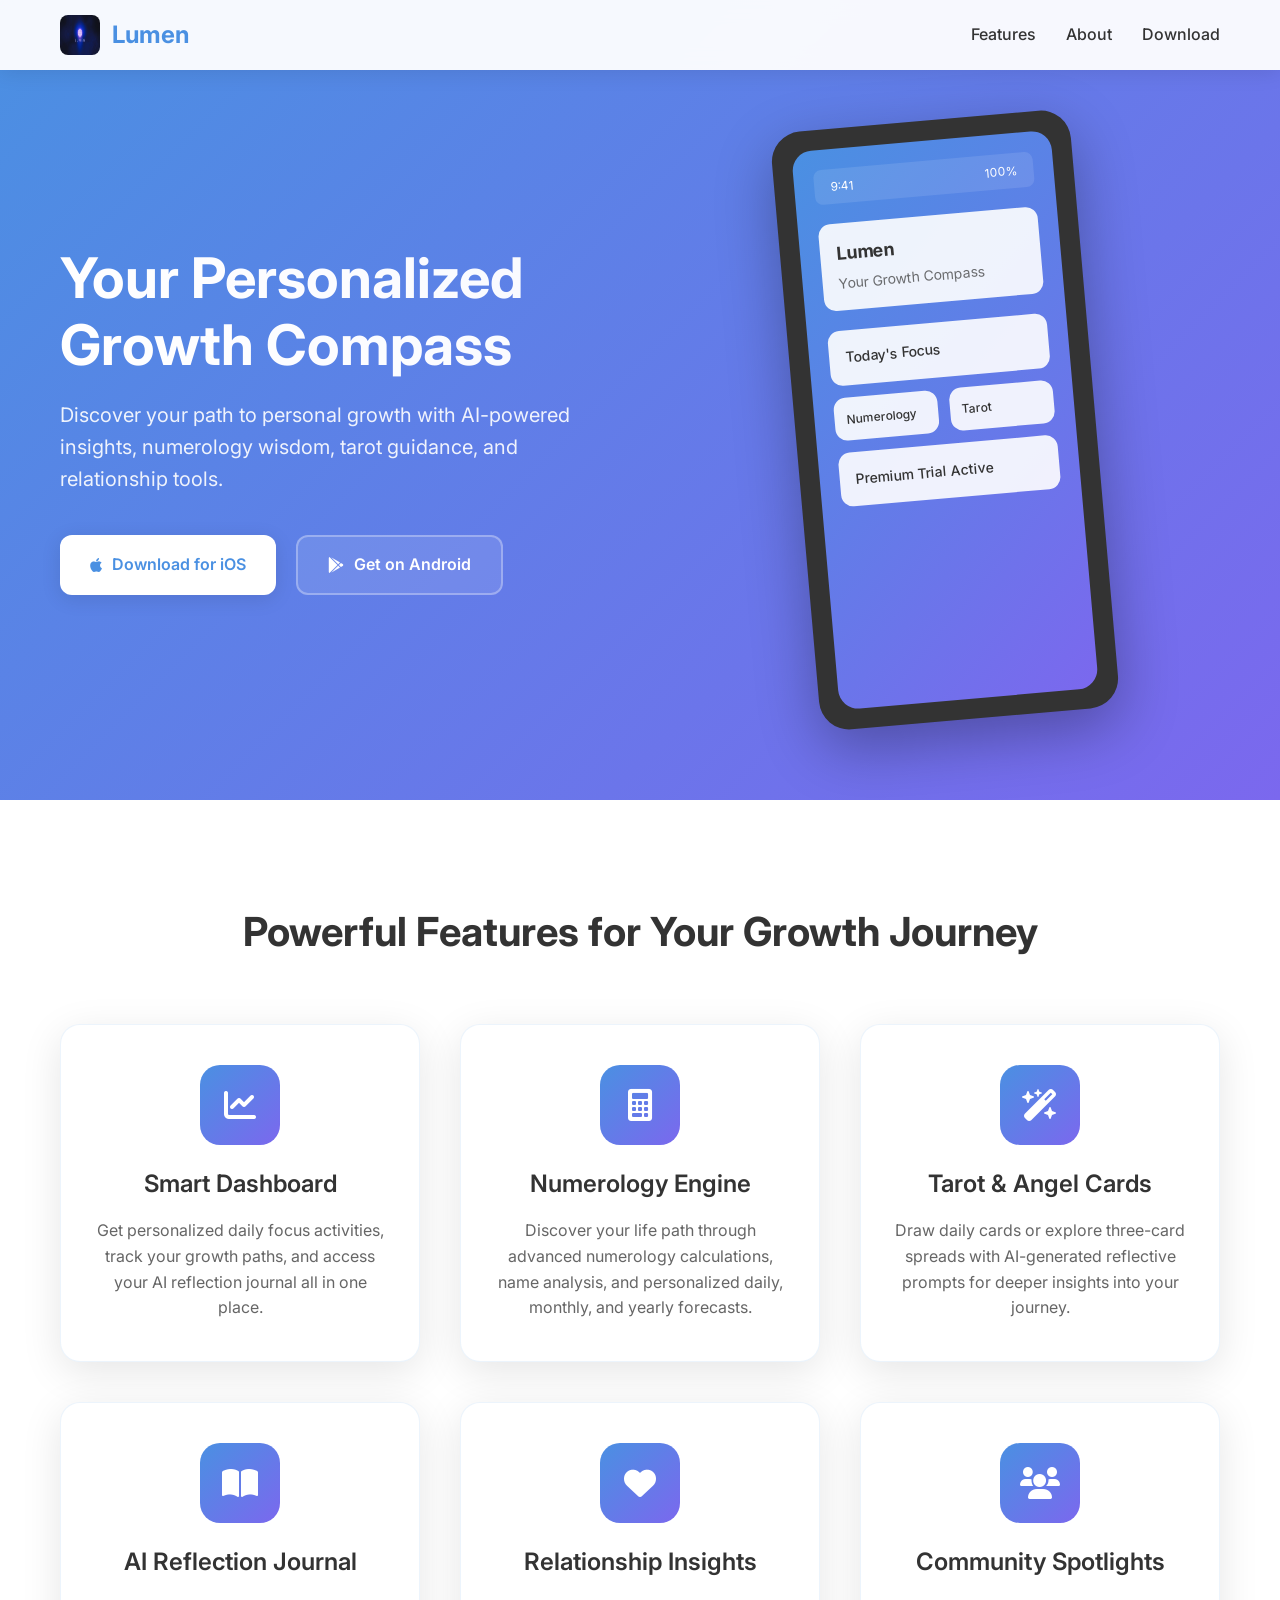
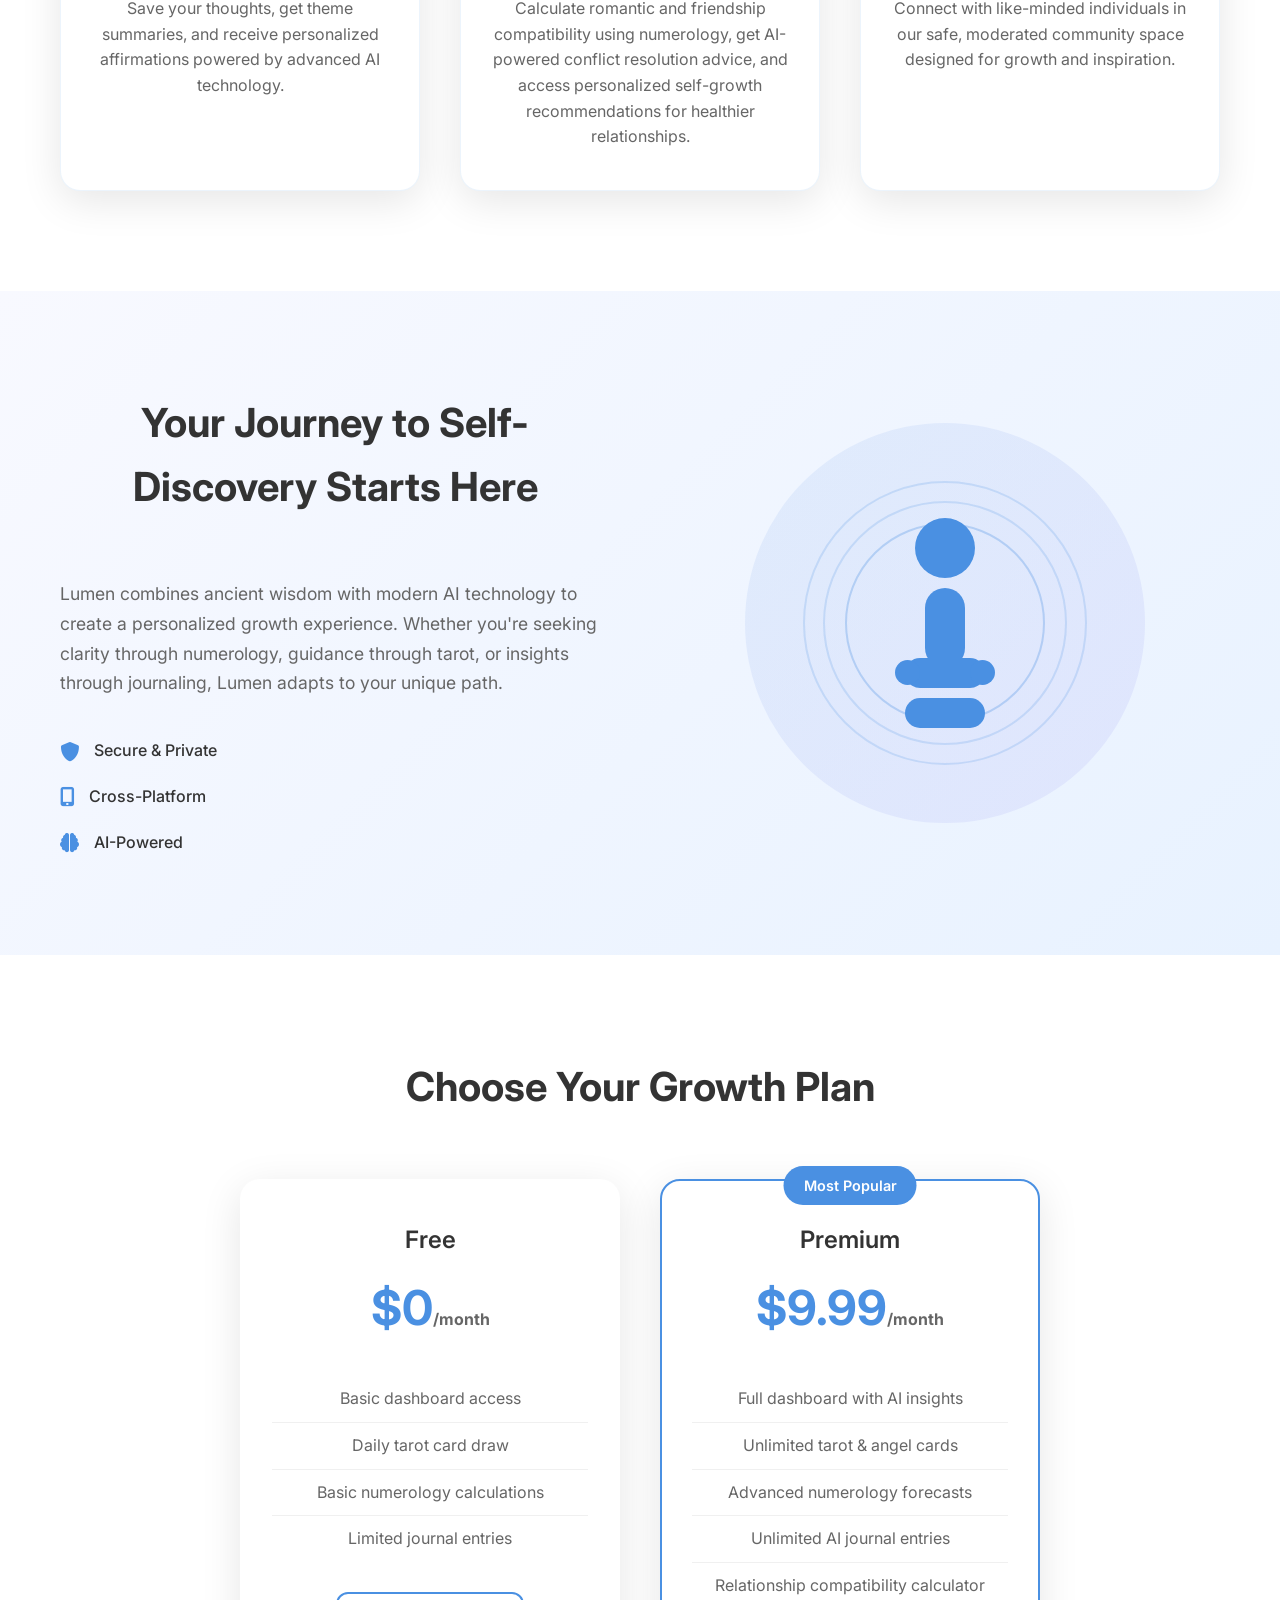
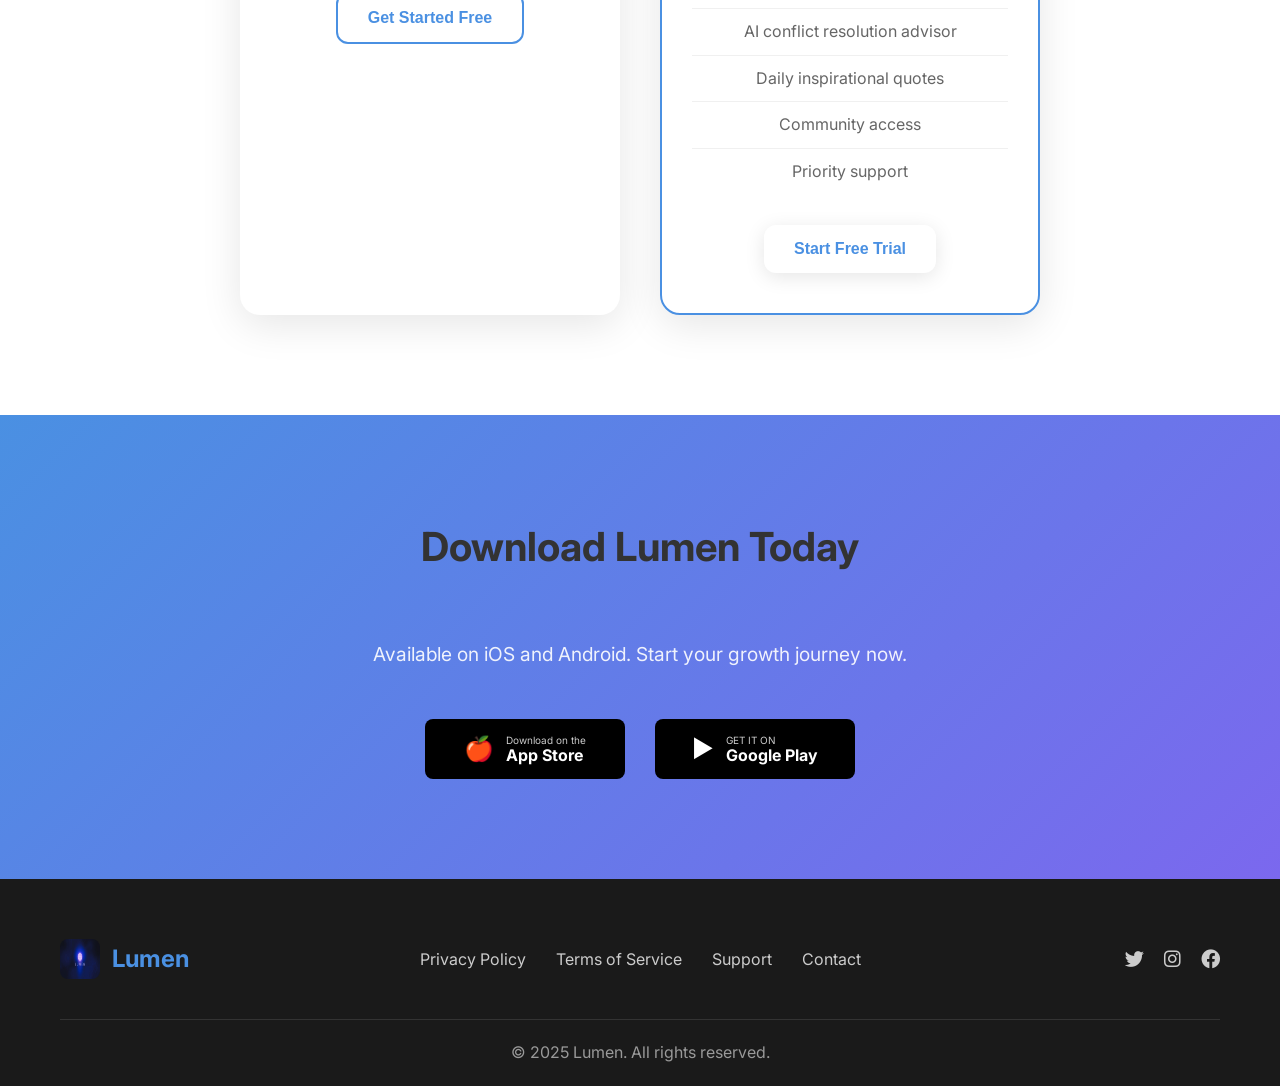
==== index.html @ 36b37e05 "Initial landing page for Lumen app with royal blue theme - Professional marketing website with royal" ====
<!DOCTYPE html>
<html lang="en">
<head>
    <meta charset="UTF-8">
    <meta name="viewport" content="width=device-width, initial-scale=1.0">
    <title>Lumen: Your Personalized Growth Compass</title>
    <meta name="description" content="Discover your path to personal growth with Lumen - featuring numerology, tarot readings, AI-powered journaling, relationship insights, and compatibility tools.">
    <meta name="keywords" content="personal growth, numerology, tarot, AI journaling, relationship compatibility, self-improvement, spiritual guidance">
    <meta name="author" content="Lumen App">
    <meta property="og:title" content="Lumen: Your Personalized Growth Compass">
    <meta property="og:description" content="Discover your path to personal growth with AI-powered insights, numerology wisdom, and tarot guidance.">
    <meta property="og:type" content="website">
    <meta property="og:image" content="logo.png">
    <meta name="twitter:card" content="summary_large_image">
    <meta name="twitter:title" content="Lumen: Your Personalized Growth Compass">
    <meta name="twitter:description" content="Discover your path to personal growth with AI-powered insights, numerology wisdom, and tarot guidance."></meta>
    <link rel="stylesheet" href="styles.css">
    <link href="https://fonts.googleapis.com/css2?family=Inter:wght@300;400;500;600;700&display=swap" rel="stylesheet">
    <link rel="stylesheet" href="https://cdnjs.cloudflare.com/ajax/libs/font-awesome/6.0.0/css/all.min.css">
</head>
<body>
    <!-- Header -->
    <header class="header">
        <nav class="nav">
            <div class="nav-container">
                <div class="nav-logo">
                    <img src="logo.png" alt="Lumen Logo" class="logo">
                    <span class="logo-text">Lumen</span>
                </div>
                <div class="nav-links">
                    <a href="#features" class="nav-link">Features</a>
                    <a href="#about" class="nav-link">About</a>
                    <a href="#download" class="nav-link">Download</a>
                </div>
            </div>
        </nav>
    </header>

    <!-- Hero Section -->
    <section class="hero">
        <div class="hero-container">
            <div class="hero-content">
                <h1 class="hero-title">Your Personalized Growth Compass</h1>
                <p class="hero-subtitle">Discover your path to personal growth with AI-powered insights, numerology wisdom, tarot guidance, and relationship tools.</p>
                <div class="hero-buttons">
                    <a href="#download" class="btn btn-primary">
                        <i class="fab fa-apple"></i>
                        Download for iOS
                    </a>
                    <a href="#download" class="btn btn-secondary">
                        <i class="fab fa-google-play"></i>
                        Get on Android
                    </a>
                </div>
            </div>
            <div class="hero-image">
                <div class="phone-mockup">
                    <div class="phone-screen">
                        <div class="app-mockup-content">
                        <div class="mockup-header">
                            <div class="mockup-status-bar">9:41</div>
                            <div class="mockup-battery">100%</div>
                        </div>
                        <div class="mockup-app-header">
                            <h3>Lumen</h3>
                            <p>Your Growth Compass</p>
                        </div>
                        <div class="mockup-cards">
                            <div class="mockup-card">Today's Focus</div>
                            <div class="mockup-card-row">
                                <div class="mockup-card small">Numerology</div>
                                <div class="mockup-card small">Tarot</div>
                            </div>
                            <div class="mockup-card">Premium Trial Active</div>
                        </div>
                    </div>
                    </div>
                </div>
            </div>
        </div>
    </section>

    <!-- Features Section -->
    <section id="features" class="features">
        <div class="container">
            <h2 class="section-title">Powerful Features for Your Growth Journey</h2>
            <div class="features-grid">
                <div class="feature-card">
                    <div class="feature-icon">
                        <i class="fas fa-chart-line"></i>
                    </div>
                    <h3 class="feature-title">Smart Dashboard</h3>
                    <p class="feature-description">Get personalized daily focus activities, track your growth paths, and access your AI reflection journal all in one place.</p>
                </div>
                
                <div class="feature-card">
                    <div class="feature-icon">
                        <i class="fas fa-calculator"></i>
                    </div>
                    <h3 class="feature-title">Numerology Engine</h3>
                    <p class="feature-description">Discover your life path through advanced numerology calculations, name analysis, and personalized daily, monthly, and yearly forecasts.</p>
                </div>
                
                <div class="feature-card">
                    <div class="feature-icon">
                        <i class="fas fa-wand-magic-sparkles"></i>
                    </div>
                    <h3 class="feature-title">Tarot & Angel Cards</h3>
                    <p class="feature-description">Draw daily cards or explore three-card spreads with AI-generated reflective prompts for deeper insights into your journey.</p>
                </div>
                
                <div class="feature-card">
                    <div class="feature-icon">
                        <i class="fas fa-book-open"></i>
                    </div>
                    <h3 class="feature-title">AI Reflection Journal</h3>
                    <p class="feature-description">Save your thoughts, get theme summaries, and receive personalized affirmations powered by advanced AI technology.</p>
                </div>
                
                <div class="feature-card">
                    <div class="feature-icon">
                        <i class="fas fa-heart"></i>
                    </div>
                    <h3 class="feature-title">Relationship Insights</h3>
                    <p class="feature-description">Calculate romantic and friendship compatibility using numerology, get AI-powered conflict resolution advice, and access personalized self-growth recommendations for healthier relationships.</p>
                </div>
                
                <div class="feature-card">
                    <div class="feature-icon">
                        <i class="fas fa-users"></i>
                    </div>
                    <h3 class="feature-title">Community Spotlights</h3>
                    <p class="feature-description">Connect with like-minded individuals in our safe, moderated community space designed for growth and inspiration.</p>
                </div>
            </div>
        </div>
    </section>

    <!-- About Section -->
    <section id="about" class="about">
        <div class="container">
            <div class="about-content">
                <div class="about-text">
                    <h2 class="section-title">Your Journey to Self-Discovery Starts Here</h2>
                    <p class="about-description">
                        Lumen combines ancient wisdom with modern AI technology to create a personalized growth experience. 
                        Whether you're seeking clarity through numerology, guidance through tarot, or insights through journaling, 
                        Lumen adapts to your unique path.
                    </p>
                    <div class="about-features">
                        <div class="about-feature">
                            <i class="fas fa-shield-alt"></i>
                            <span>Secure & Private</span>
                        </div>
                        <div class="about-feature">
                            <i class="fas fa-mobile-alt"></i>
                            <span>Cross-Platform</span>
                        </div>
                        <div class="about-feature">
                            <i class="fas fa-brain"></i>
                            <span>AI-Powered</span>
                        </div>
                    </div>
                </div>
                <div class="about-image">
                    <div class="gradient-circle"></div>
                    <div class="meditation-illustration">
                        <div class="meditation-figure">
                            <div class="meditation-head"></div>
                            <div class="meditation-body"></div>
                            <div class="meditation-arms"></div>
                            <div class="meditation-legs"></div>
                        </div>
                        <div class="meditation-aura"></div>
                    </div>
                </div>
            </div>
        </div>
    </section>

    <!-- Pricing Section -->
    <section class="pricing">
        <div class="container">
            <h2 class="section-title">Choose Your Growth Plan</h2>
            <div class="pricing-cards">
                <div class="pricing-card">
                    <h3 class="pricing-title">Free</h3>
                    <div class="pricing-price">$0<span>/month</span></div>
                    <ul class="pricing-features">
                        <li>Basic dashboard access</li>
                        <li>Daily tarot card draw</li>
                        <li>Basic numerology calculations</li>
                        <li>Limited journal entries</li>
                    </ul>
                    <button class="btn btn-outline">Get Started Free</button>
                </div>
                
                <div class="pricing-card featured">
                    <div class="pricing-badge">Most Popular</div>
                    <h3 class="pricing-title">Premium</h3>
                    <div class="pricing-price">$9.99<span>/month</span></div>
                    <ul class="pricing-features">
                        <li>Full dashboard with AI insights</li>
                        <li>Unlimited tarot & angel cards</li>
                        <li>Advanced numerology forecasts</li>
                        <li>Unlimited AI journal entries</li>
                        <li>Relationship compatibility calculator</li>
                        <li>AI conflict resolution advisor</li>
                        <li>Daily inspirational quotes</li>
                        <li>Community access</li>
                        <li>Priority support</li>
                    </ul>
                    <button class="btn btn-primary">Start Free Trial</button>
                </div>
            </div>
        </div>
    </section>

    <!-- Download Section -->
    <section id="download" class="download">
        <div class="container">
            <h2 class="section-title">Download Lumen Today</h2>
            <p class="download-subtitle">Available on iOS and Android. Start your growth journey now.</p>
            <div class="download-buttons">
                <a href="#" class="download-btn app-store-btn" onclick="alert('App Store link will be available when the app is published!')">
                    <div class="badge-content">
                        <span class="badge-icon">🍎</span>
                        <div class="badge-text">
                            <div class="badge-small">Download on the</div>
                            <div class="badge-large">App Store</div>
                        </div>
                    </div>
                </a>
                <a href="#" class="download-btn google-play-btn" onclick="alert('Google Play link will be available when the app is published!')">
                    <div class="badge-content">
                        <span class="badge-icon">▶</span>
                        <div class="badge-text">
                            <div class="badge-small">GET IT ON</div>
                            <div class="badge-large">Google Play</div>
                        </div>
                    </div>
                </a>
            </div>
        </div>
    </section>

    <!-- Footer -->
    <footer class="footer">
        <div class="container">
            <div class="footer-content">
                <div class="footer-logo">
                    <img src="logo.png" alt="Lumen Logo" class="logo">
                    <span class="logo-text">Lumen</span>
                </div>
                <div class="footer-links">
                    <a href="#privacy" class="footer-link">Privacy Policy</a>
                    <a href="#terms" class="footer-link">Terms of Service</a>
                    <a href="#support" class="footer-link">Support</a>
                    <a href="#contact" class="footer-link">Contact</a>
                </div>
                <div class="footer-social">
                    <a href="#" class="social-link"><i class="fab fa-twitter"></i></a>
                    <a href="#" class="social-link"><i class="fab fa-instagram"></i></a>
                    <a href="#" class="social-link"><i class="fab fa-facebook"></i></a>
                </div>
            </div>
            <div class="footer-bottom">
                <p>&copy; 2025 Lumen. All rights reserved.</p>
            </div>
        </div>
    </footer>

    <script src="script.js"></script>
</body>
</html>
---- styles.css ----
/* Reset and Base Styles */
* {
    margin: 0;
    padding: 0;
    box-sizing: border-box;
}

body {
    font-family: 'Inter', sans-serif;
    line-height: 1.6;
    color: #333;
    background: linear-gradient(135deg, #4A90E2 0%, #7B68EE 100%);
    min-height: 100vh;
}

.container {
    max-width: 1200px;
    margin: 0 auto;
    padding: 0 20px;
}

/* Header */
.header {
    position: fixed;
    top: 0;
    left: 0;
    right: 0;
    background: rgba(255, 255, 255, 0.95);
    backdrop-filter: blur(10px);
    z-index: 1000;
    box-shadow: 0 2px 20px rgba(0, 0, 0, 0.1);
}

.nav-container {
    max-width: 1200px;
    margin: 0 auto;
    padding: 0 20px;
    display: flex;
    justify-content: space-between;
    align-items: center;
    height: 70px;
}

.nav-logo {
    display: flex;
    align-items: center;
    gap: 12px;
}

.logo {
    width: 40px;
    height: 40px;
    border-radius: 8px;
}

.logo-text {
    font-size: 24px;
    font-weight: 700;
    color: #4A90E2;
}

.nav-links {
    display: flex;
    gap: 30px;
}

.nav-link {
    text-decoration: none;
    color: #333;
    font-weight: 500;
    transition: color 0.3s ease;
}

.nav-link:hover {
    color: #4A90E2;
}

/* Hero Section */
.hero {
    padding: 120px 0 80px;
    background: linear-gradient(135deg, #4A90E2 0%, #7B68EE 100%);
    color: white;
    overflow: hidden;
}

.hero-container {
    max-width: 1200px;
    margin: 0 auto;
    padding: 0 20px;
    display: grid;
    grid-template-columns: 1fr 1fr;
    gap: 60px;
    align-items: center;
}

.hero-title {
    font-size: 3.5rem;
    font-weight: 700;
    line-height: 1.2;
    margin-bottom: 20px;
    background: linear-gradient(45deg, #ffffff, #f8f9ff);
    -webkit-background-clip: text;
    -webkit-text-fill-color: transparent;
    background-clip: text;
}

.hero-subtitle {
    font-size: 1.25rem;
    margin-bottom: 40px;
    opacity: 0.9;
    line-height: 1.6;
}

.hero-buttons {
    display: flex;
    gap: 20px;
    flex-wrap: wrap;
}

.btn {
    display: inline-flex;
    align-items: center;
    gap: 10px;
    padding: 15px 30px;
    border-radius: 12px;
    text-decoration: none;
    font-weight: 600;
    transition: all 0.3s ease;
    border: none;
    cursor: pointer;
    font-size: 16px;
}

.btn-primary {
    background: white;
    color: #4A90E2;
    box-shadow: 0 4px 20px rgba(0, 0, 0, 0.1);
}

.btn-primary:hover {
    transform: translateY(-2px);
    box-shadow: 0 8px 30px rgba(0, 0, 0, 0.15);
}

.btn-secondary {
    background: rgba(255, 255, 255, 0.1);
    color: white;
    border: 2px solid rgba(255, 255, 255, 0.3);
}

.btn-secondary:hover {
    background: rgba(255, 255, 255, 0.2);
    transform: translateY(-2px);
}

.btn-outline {
    background: transparent;
    color: #4A90E2;
    border: 2px solid #4A90E2;
}

.btn-outline:hover {
    background: #4A90E2;
    color: white;
}

/* Phone Mockup */
.hero-image {
    display: flex;
    justify-content: center;
    align-items: center;
}

.phone-mockup {
    position: relative;
    width: 300px;
    height: 600px;
    background: #333;
    border-radius: 30px;
    padding: 20px;
    box-shadow: 0 20px 60px rgba(0, 0, 0, 0.3);
    transform: rotate(-5deg);
    animation: float 6s ease-in-out infinite;
}

.phone-screen {
    width: 100%;
    height: 100%;
    background: linear-gradient(135deg, #4A90E2 0%, #7B68EE 100%);
    border-radius: 20px;
    overflow: hidden;
    position: relative;
}

.app-mockup-content {
    width: 100%;
    height: 100%;
    padding: 20px;
    color: white;
    display: flex;
    flex-direction: column;
}

.mockup-header {
    display: flex;
    justify-content: space-between;
    align-items: center;
    background: rgba(255, 255, 255, 0.1);
    padding: 8px 16px;
    border-radius: 8px;
    margin-bottom: 20px;
    font-size: 12px;
}

.mockup-app-header {
    background: rgba(255, 255, 255, 0.9);
    color: #333;
    padding: 16px;
    border-radius: 12px;
    margin-bottom: 20px;
}

.mockup-app-header h3 {
    margin: 0;
    font-size: 18px;
    font-weight: bold;
}

.mockup-app-header p {
    margin: 4px 0 0 0;
    font-size: 14px;
    opacity: 0.7;
}

.mockup-cards {
    flex: 1;
    display: flex;
    flex-direction: column;
    gap: 12px;
}

.mockup-card {
    background: rgba(255, 255, 255, 0.9);
    color: #333;
    padding: 16px;
    border-radius: 12px;
    font-weight: 500;
    font-size: 14px;
}

.mockup-card-row {
    display: flex;
    gap: 12px;
}

.mockup-card.small {
    flex: 1;
    padding: 12px;
    font-size: 12px;
}

@keyframes float {
    0%, 100% { transform: rotate(-5deg) translateY(0px); }
    50% { transform: rotate(-5deg) translateY(-20px); }
}

/* Features Section */
.features {
    padding: 100px 0;
    background: white;
}

.section-title {
    text-align: center;
    font-size: 2.5rem;
    font-weight: 700;
    margin-bottom: 60px;
    color: #333;
}

.features-grid {
    display: grid;
    grid-template-columns: repeat(auto-fit, minmax(350px, 1fr));
    gap: 40px;
}

.feature-card {
    background: white;
    padding: 40px 30px;
    border-radius: 20px;
    box-shadow: 0 10px 40px rgba(0, 0, 0, 0.1);
    text-align: center;
    transition: transform 0.3s ease, box-shadow 0.3s ease;
    border: 1px solid rgba(74, 144, 226, 0.1);
}

.feature-card:hover {
    transform: translateY(-10px);
    box-shadow: 0 20px 60px rgba(0, 0, 0, 0.15);
}

.feature-icon {
    width: 80px;
    height: 80px;
    background: linear-gradient(135deg, #4A90E2, #7B68EE);
    border-radius: 20px;
    display: flex;
    align-items: center;
    justify-content: center;
    margin: 0 auto 20px;
    color: white;
    font-size: 2rem;
}

.feature-title {
    font-size: 1.5rem;
    font-weight: 600;
    margin-bottom: 15px;
    color: #333;
}

.feature-description {
    color: #666;
    line-height: 1.6;
}

/* About Section */
.about {
    padding: 100px 0;
    background: linear-gradient(135deg, #f8f9ff 0%, #e8f2ff 100%);
}

.about-content {
    display: grid;
    grid-template-columns: 1fr 1fr;
    gap: 60px;
    align-items: center;
}

.about-description {
    font-size: 1.1rem;
    color: #666;
    margin-bottom: 40px;
    line-height: 1.7;
}

.about-features {
    display: flex;
    flex-direction: column;
    gap: 20px;
}

.about-feature {
    display: flex;
    align-items: center;
    gap: 15px;
    font-weight: 500;
    color: #333;
}

.about-feature i {
    color: #4A90E2;
    font-size: 1.2rem;
}

.about-image {
    position: relative;
    display: flex;
    justify-content: center;
    align-items: center;
}

.gradient-circle {
    position: absolute;
    width: 400px;
    height: 400px;
    background: linear-gradient(135deg, #4A90E2, #7B68EE);
    border-radius: 50%;
    opacity: 0.1;
    animation: pulse 4s ease-in-out infinite;
}

.meditation-illustration {
    width: 300px;
    height: 300px;
    position: relative;
    z-index: 1;
    display: flex;
    align-items: center;
    justify-content: center;
}

.meditation-figure {
    position: relative;
    z-index: 2;
}

.meditation-head {
    width: 60px;
    height: 60px;
    background: #4A90E2;
    border-radius: 50%;
    margin: 0 auto 10px;
}

.meditation-body {
    width: 40px;
    height: 80px;
    background: #4A90E2;
    margin: 0 auto 10px;
    border-radius: 20px;
}

.meditation-arms {
    width: 80px;
    height: 30px;
    background: #4A90E2;
    margin: -20px auto 10px;
    border-radius: 15px;
    position: relative;
}

.meditation-arms::before,
.meditation-arms::after {
    content: '';
    position: absolute;
    width: 25px;
    height: 25px;
    background: #4A90E2;
    border-radius: 50%;
    top: 2px;
}

.meditation-arms::before {
    left: -10px;
}

.meditation-arms::after {
    right: -10px;
}

.meditation-legs {
    width: 80px;
    height: 30px;
    background: #4A90E2;
    margin: 0 auto;
    border-radius: 15px;
}

.meditation-aura {
    position: absolute;
    top: 50%;
    left: 50%;
    transform: translate(-50%, -50%);
    width: 200px;
    height: 200px;
    border: 2px solid rgba(74, 144, 226, 0.3);
    border-radius: 50%;
    animation: pulse 4s ease-in-out infinite;
}

.meditation-aura::before,
.meditation-aura::after {
    content: '';
    position: absolute;
    top: 50%;
    left: 50%;
    transform: translate(-50%, -50%);
    border: 2px solid rgba(74, 144, 226, 0.2);
    border-radius: 50%;
}

.meditation-aura::before {
    width: 240px;
    height: 240px;
    animation: pulse 4s ease-in-out infinite 1s;
}

.meditation-aura::after {
    width: 280px;
    height: 280px;
    animation: pulse 4s ease-in-out infinite 2s;
}

@keyframes pulse {
    0%, 100% { transform: scale(1); }
    50% { transform: scale(1.1); }
}

/* Pricing Section */
.pricing {
    padding: 100px 0;
    background: white;
}

.pricing-cards {
    display: grid;
    grid-template-columns: repeat(auto-fit, minmax(300px, 1fr));
    gap: 40px;
    max-width: 800px;
    margin: 0 auto;
}

.pricing-card {
    background: white;
    padding: 40px 30px;
    border-radius: 20px;
    box-shadow: 0 10px 40px rgba(0, 0, 0, 0.1);
    text-align: center;
    position: relative;
    border: 2px solid transparent;
    transition: all 0.3s ease;
}

.pricing-card.featured {
    border-color: #4A90E2;
    transform: scale(1.05);
}

.pricing-badge {
    position: absolute;
    top: -15px;
    left: 50%;
    transform: translateX(-50%);
    background: #4A90E2;
    color: white;
    padding: 8px 20px;
    border-radius: 20px;
    font-size: 0.9rem;
    font-weight: 600;
}

.pricing-title {
    font-size: 1.5rem;
    font-weight: 600;
    margin-bottom: 10px;
    color: #333;
}

.pricing-price {
    font-size: 3rem;
    font-weight: 700;
    color: #4A90E2;
    margin-bottom: 30px;
}

.pricing-price span {
    font-size: 1rem;
    color: #666;
}

.pricing-features {
    list-style: none;
    margin-bottom: 30px;
}

.pricing-features li {
    padding: 10px 0;
    color: #666;
    border-bottom: 1px solid #f0f0f0;
}

.pricing-features li:last-child {
    border-bottom: none;
}

/* Download Section */
.download {
    padding: 100px 0;
    background: linear-gradient(135deg, #4A90E2 0%, #7B68EE 100%);
    color: white;
    text-align: center;
}

.download-subtitle {
    font-size: 1.2rem;
    margin-bottom: 50px;
    opacity: 0.9;
}

.download-buttons {
    display: flex;
    justify-content: center;
    gap: 30px;
    flex-wrap: wrap;
}

.download-btn {
    display: inline-block;
    text-decoration: none;
    transition: transform 0.3s ease;
}

.download-btn:hover {
    transform: scale(1.05);
}

.app-store-btn,
.google-play-btn {
    background: #000;
    color: white;
    padding: 12px 20px;
    border-radius: 8px;
    min-width: 200px;
    height: 60px;
    display: flex;
    align-items: center;
    justify-content: center;
}

.badge-content {
    display: flex;
    align-items: center;
    gap: 12px;
}

.badge-icon {
    font-size: 24px;
}

.badge-text {
    text-align: left;
}

.badge-small {
    font-size: 10px;
    opacity: 0.8;
    line-height: 1;
}

.badge-large {
    font-size: 16px;
    font-weight: bold;
    line-height: 1;
    margin-top: 2px;
}

/* Footer */
.footer {
    background: #1a1a1a;
    color: white;
    padding: 60px 0 20px;
}

.footer-content {
    display: grid;
    grid-template-columns: 1fr 2fr 1fr;
    gap: 40px;
    align-items: center;
    margin-bottom: 40px;
}

.footer-logo {
    display: flex;
    align-items: center;
    gap: 12px;
}

.footer-links {
    display: flex;
    justify-content: center;
    gap: 30px;
    flex-wrap: wrap;
}

.footer-link {
    color: #ccc;
    text-decoration: none;
    transition: color 0.3s ease;
}

.footer-link:hover {
    color: #4A90E2;
}

.footer-social {
    display: flex;
    justify-content: flex-end;
    gap: 20px;
}

.social-link {
    color: #ccc;
    font-size: 1.2rem;
    transition: color 0.3s ease;
}

.social-link:hover {
    color: #4A90E2;
}

.footer-bottom {
    text-align: center;
    padding-top: 20px;
    border-top: 1px solid #333;
    color: #999;
}

/* Responsive Design */
@media (max-width: 768px) {
    .hero-container {
        grid-template-columns: 1fr;
        text-align: center;
    }
    
    .hero-title {
        font-size: 2.5rem;
    }
    
    .about-content {
        grid-template-columns: 1fr;
        text-align: center;
    }
    
    .features-grid {
        grid-template-columns: 1fr;
    }
    
    .nav-links {
        display: none;
    }
    
    .footer-content {
        grid-template-columns: 1fr;
        text-align: center;
        gap: 30px;
    }
    
    .footer-social {
        justify-content: center;
    }
    
    .download-buttons {
        flex-direction: column;
        align-items: center;
    }
}
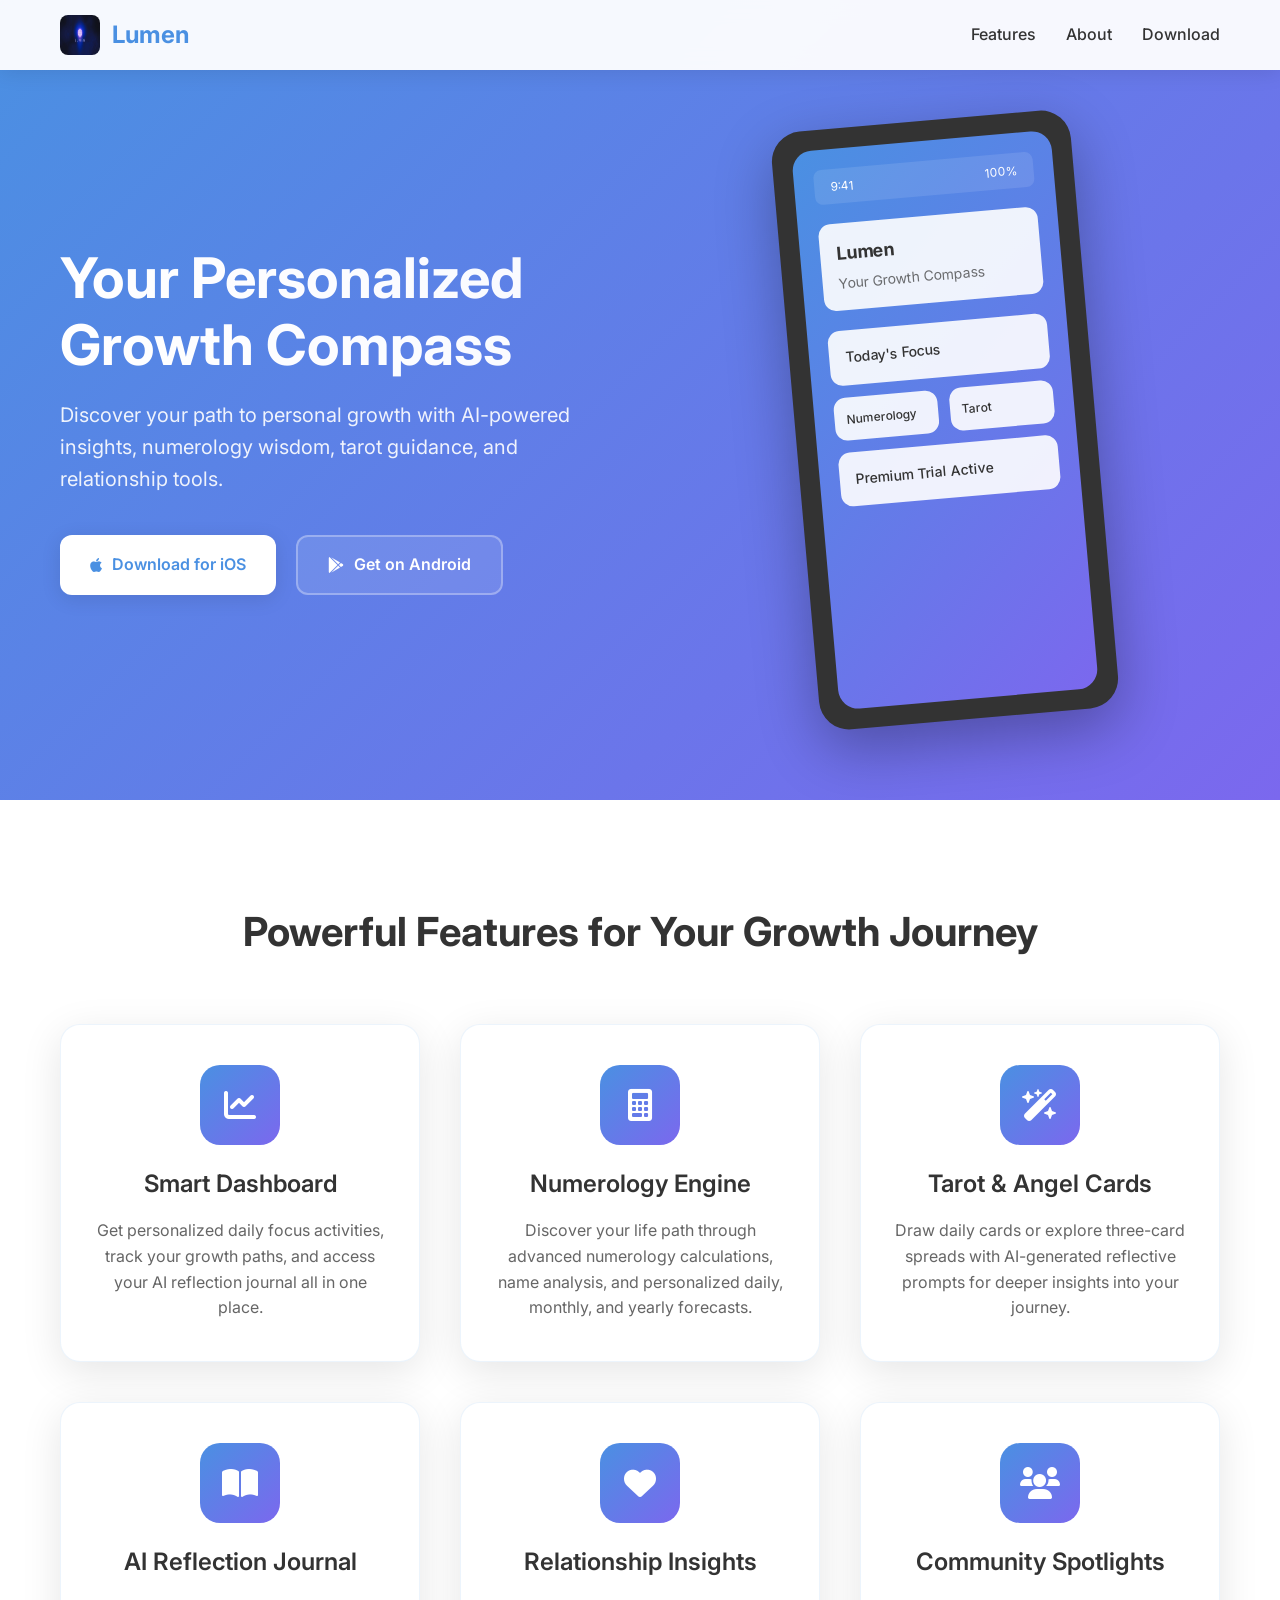
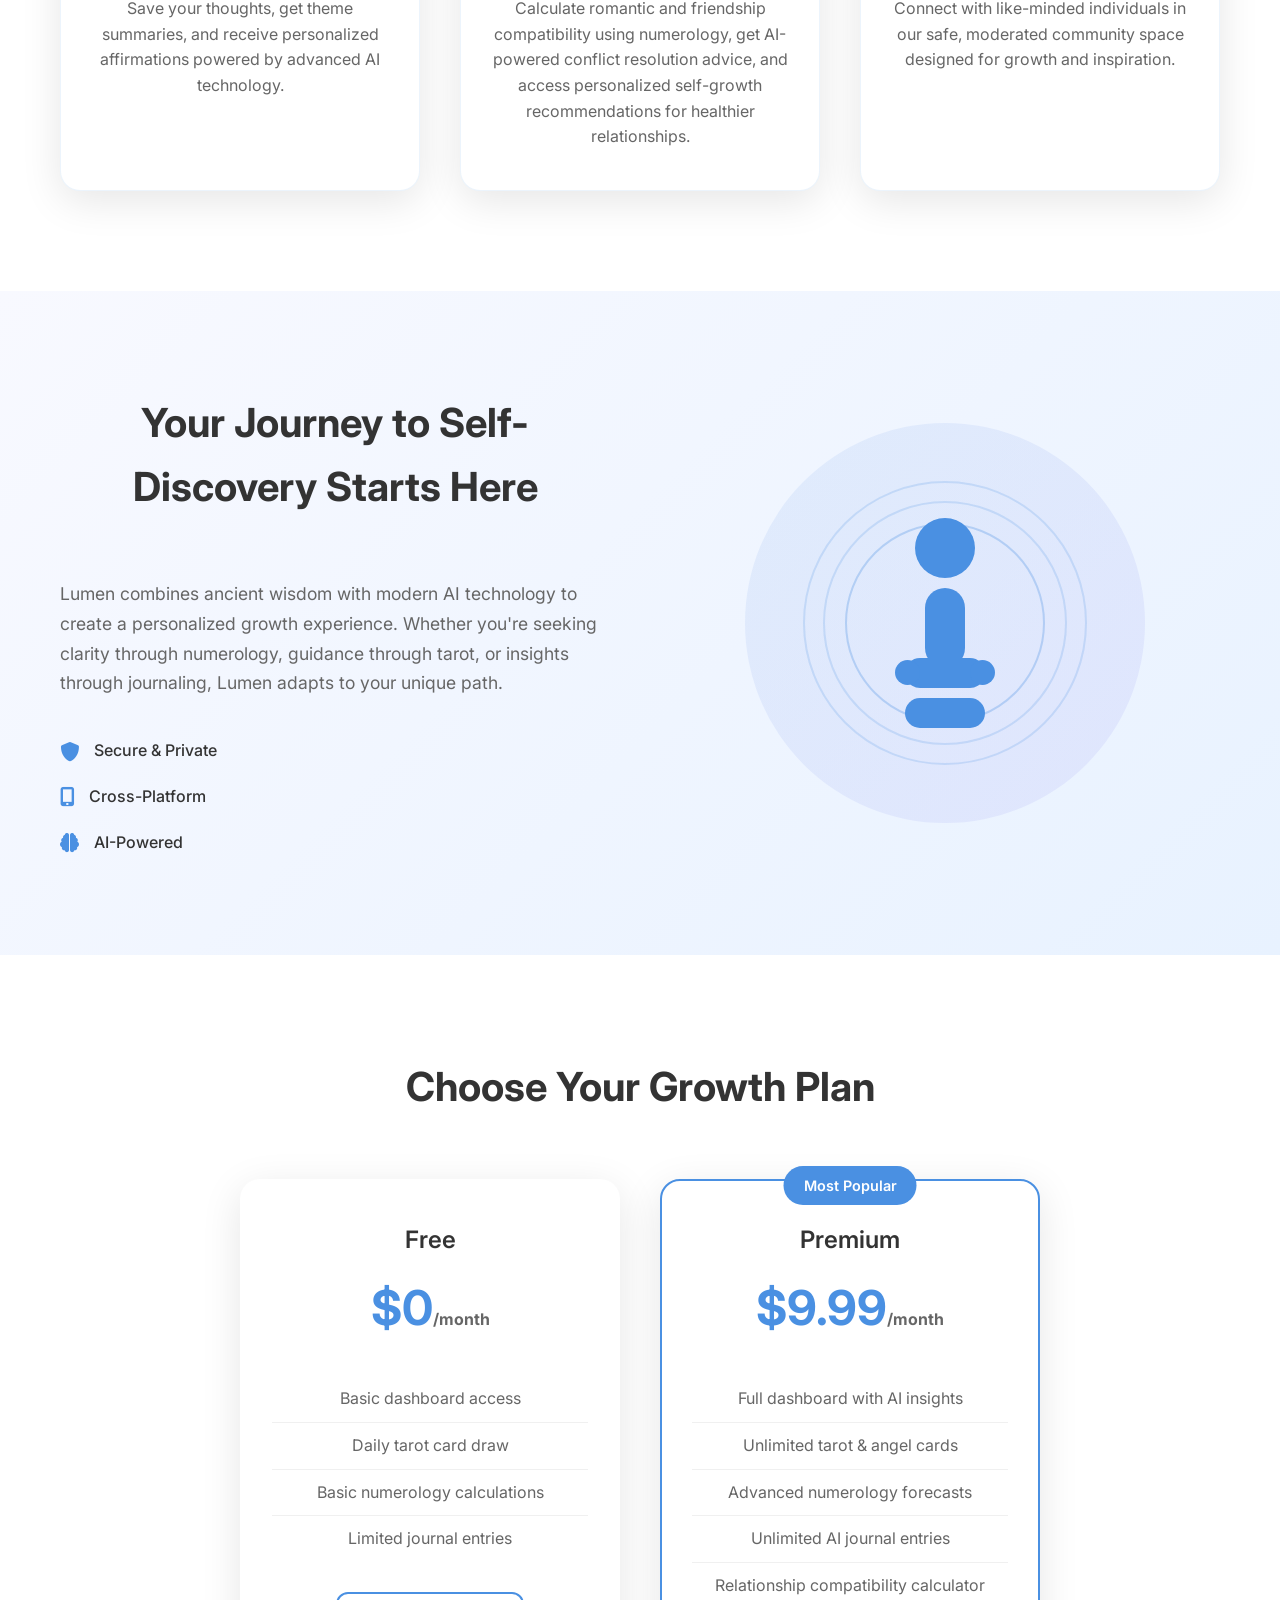
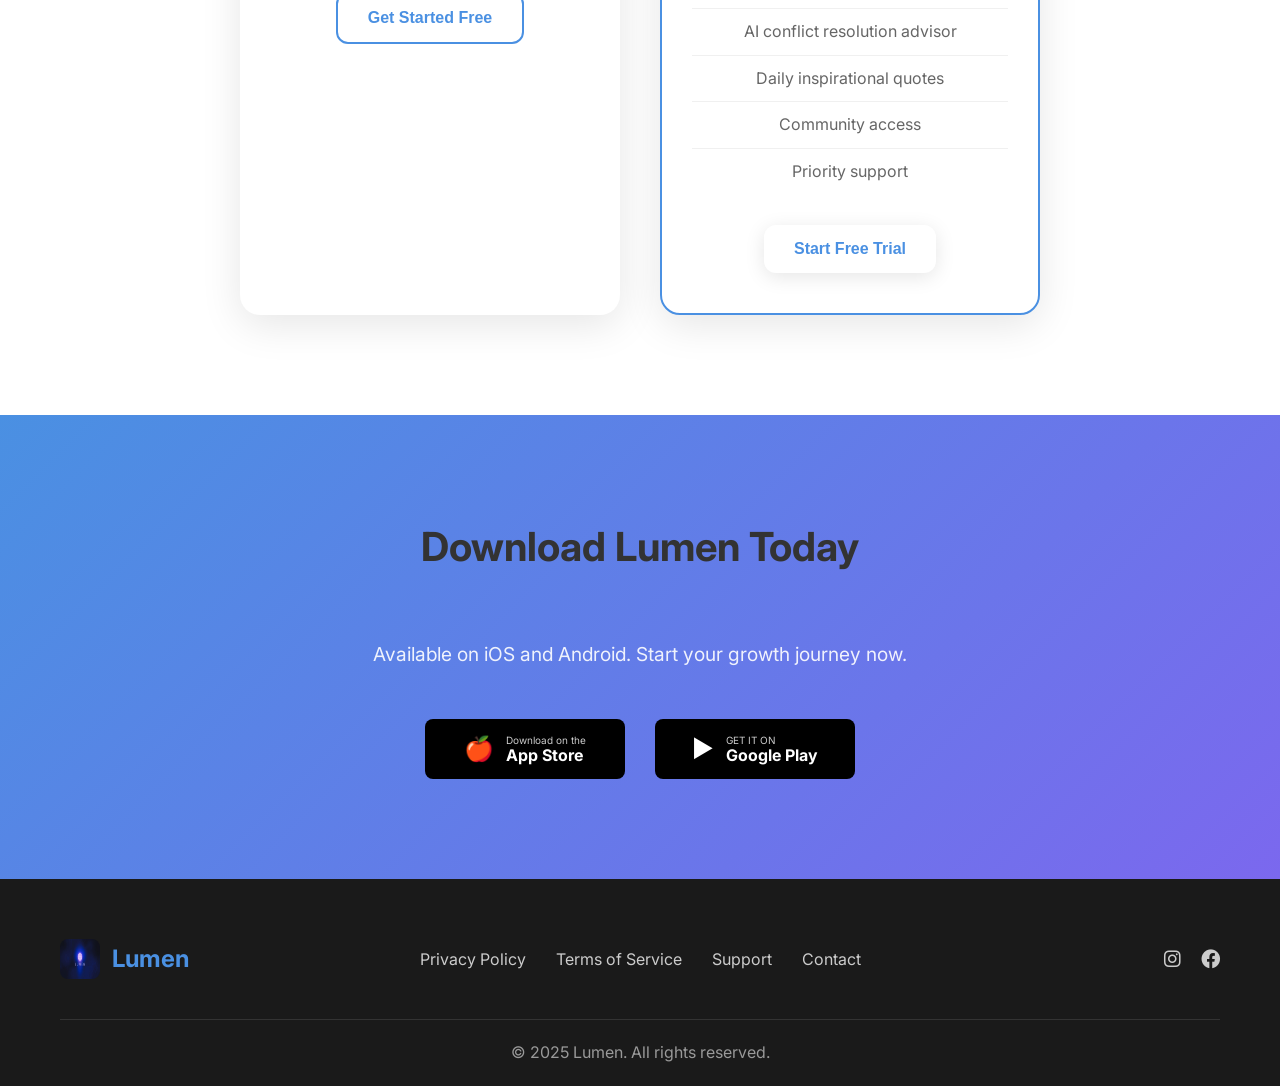
==== commit ca365ba5: "Fix footer links and remove Twitter icon - Update footer links to use functional mailto links to sup" ====
--- a/index.html
+++ b/index.html
@@ -253,15 +253,14 @@
                     <span class="logo-text">Lumen</span>
                 </div>
                 <div class="footer-links">
-                    <a href="#privacy" class="footer-link">Privacy Policy</a>
-                    <a href="#terms" class="footer-link">Terms of Service</a>
-                    <a href="#support" class="footer-link">Support</a>
-                    <a href="#contact" class="footer-link">Contact</a>
+                    <a href="mailto:support@growwithlumen.com?subject=Privacy Policy Request" class="footer-link">Privacy Policy</a>
+                    <a href="mailto:support@growwithlumen.com?subject=Terms of Service Request" class="footer-link">Terms of Service</a>
+                    <a href="mailto:support@growwithlumen.com?subject=Support Request" class="footer-link">Support</a>
+                    <a href="mailto:support@growwithlumen.com?subject=Contact Request" class="footer-link">Contact</a>
                 </div>
                 <div class="footer-social">
-                    <a href="#" class="social-link"><i class="fab fa-twitter"></i></a>
-                    <a href="#" class="social-link"><i class="fab fa-instagram"></i></a>
-                    <a href="#" class="social-link"><i class="fab fa-facebook"></i></a>
+                    <a href="https://instagram.com/lumen_growth_app" class="social-link" target="_blank" rel="noopener noreferrer"><i class="fab fa-instagram"></i></a>
+                    <a href="https://facebook.com/lumengrowthapp" class="social-link" target="_blank" rel="noopener noreferrer"><i class="fab fa-facebook"></i></a>
                 </div>
             </div>
             <div class="footer-bottom">
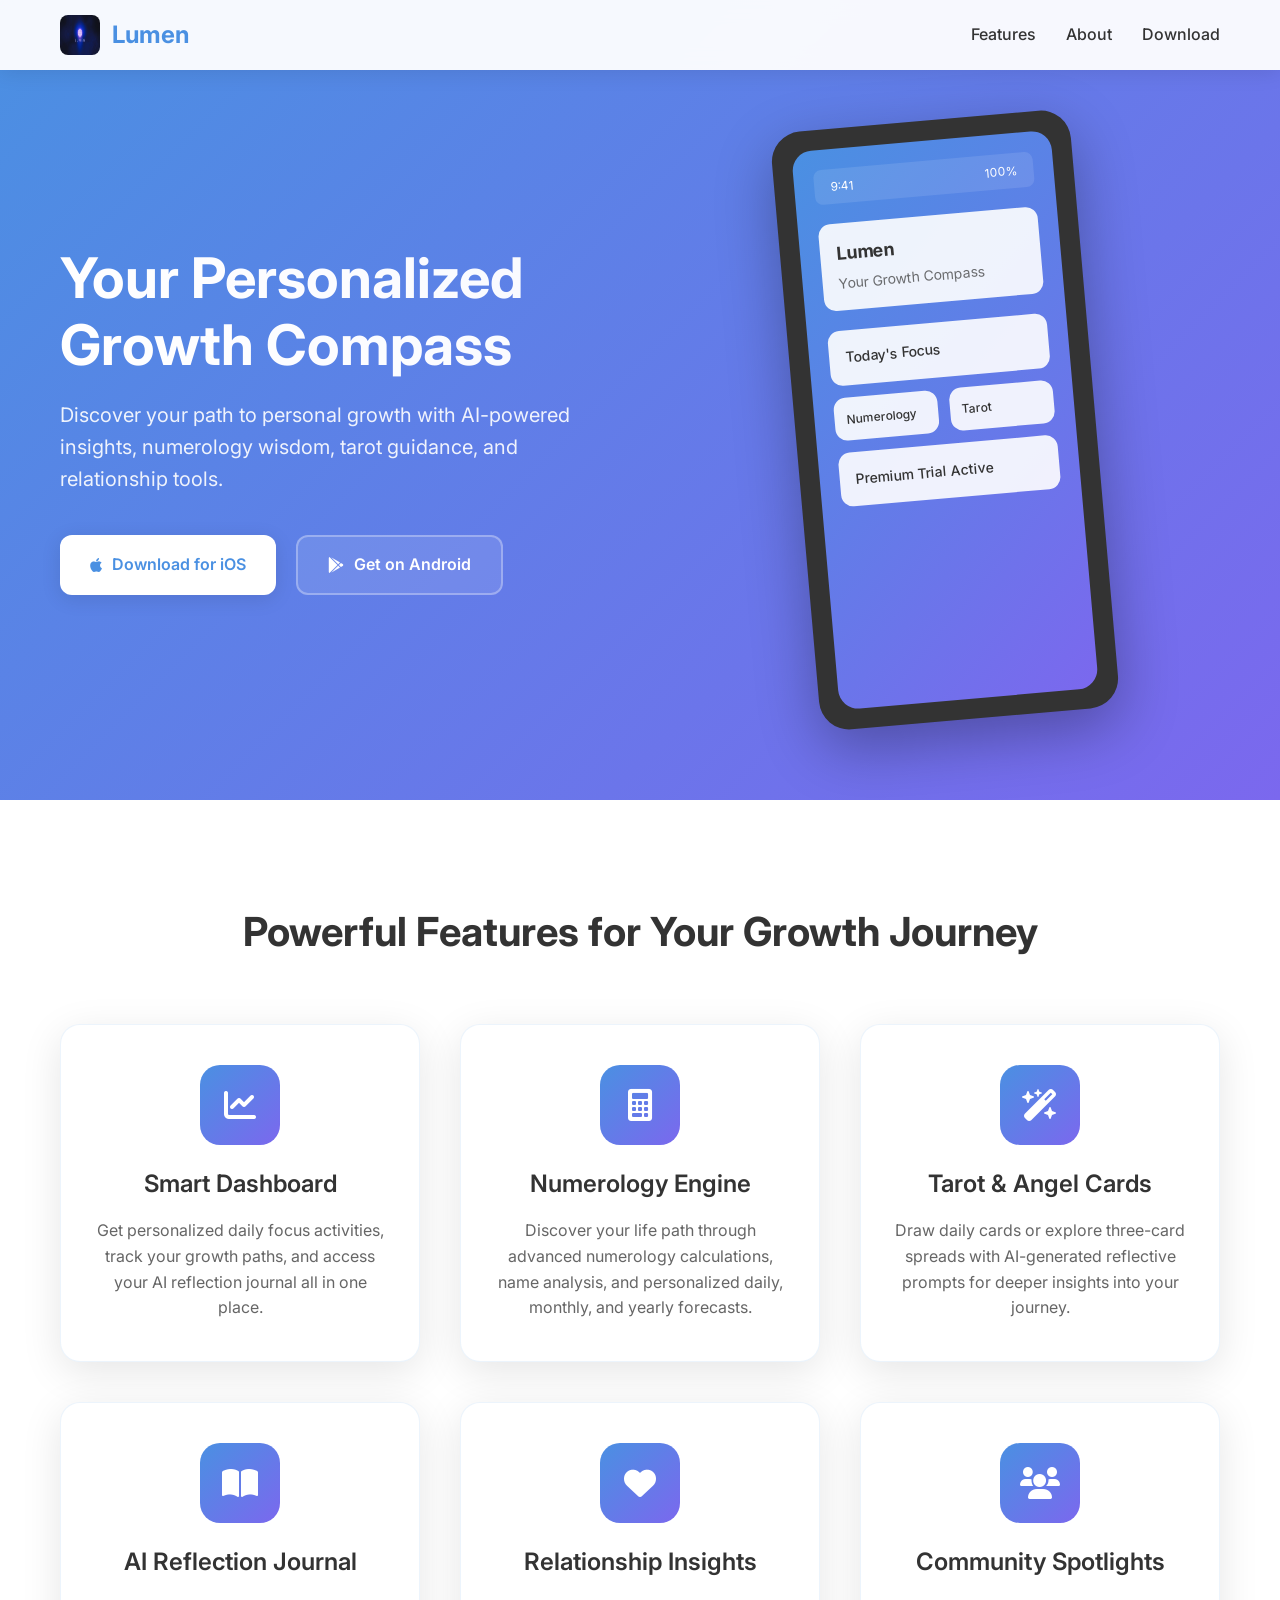
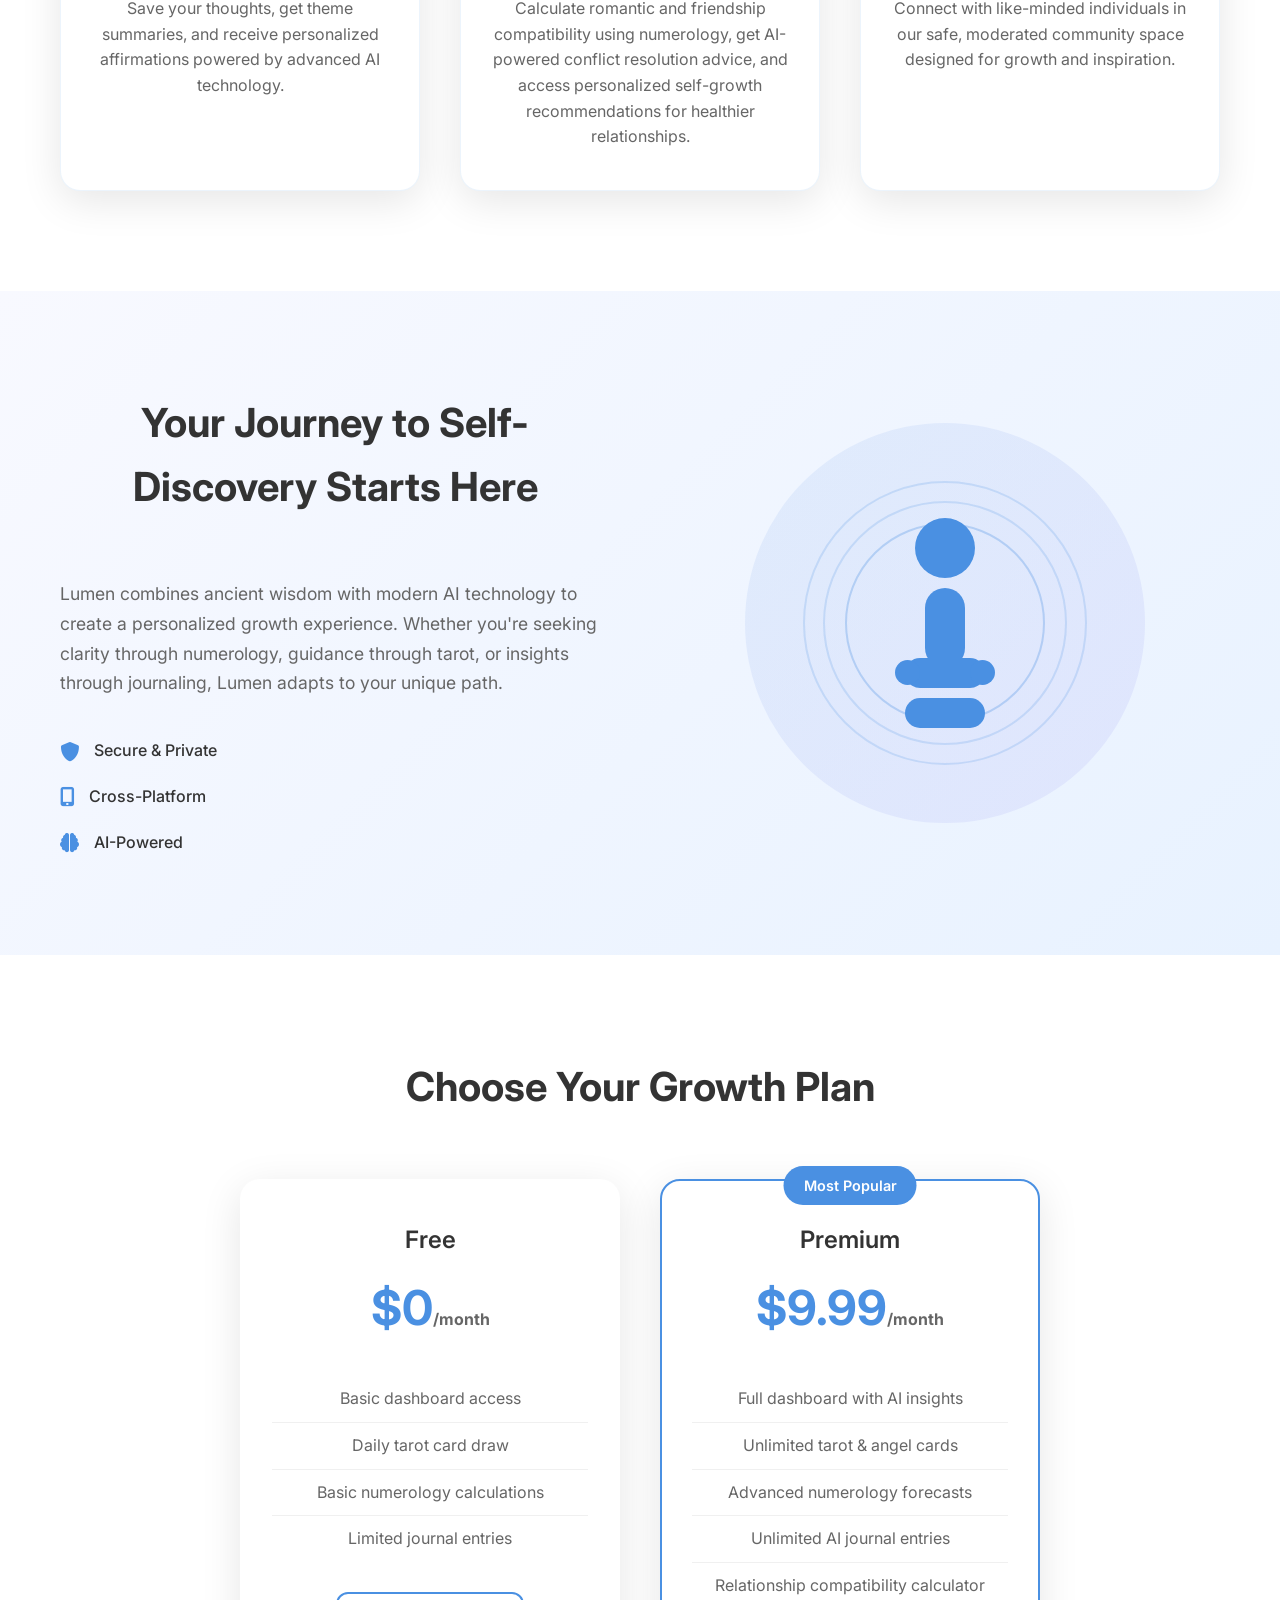
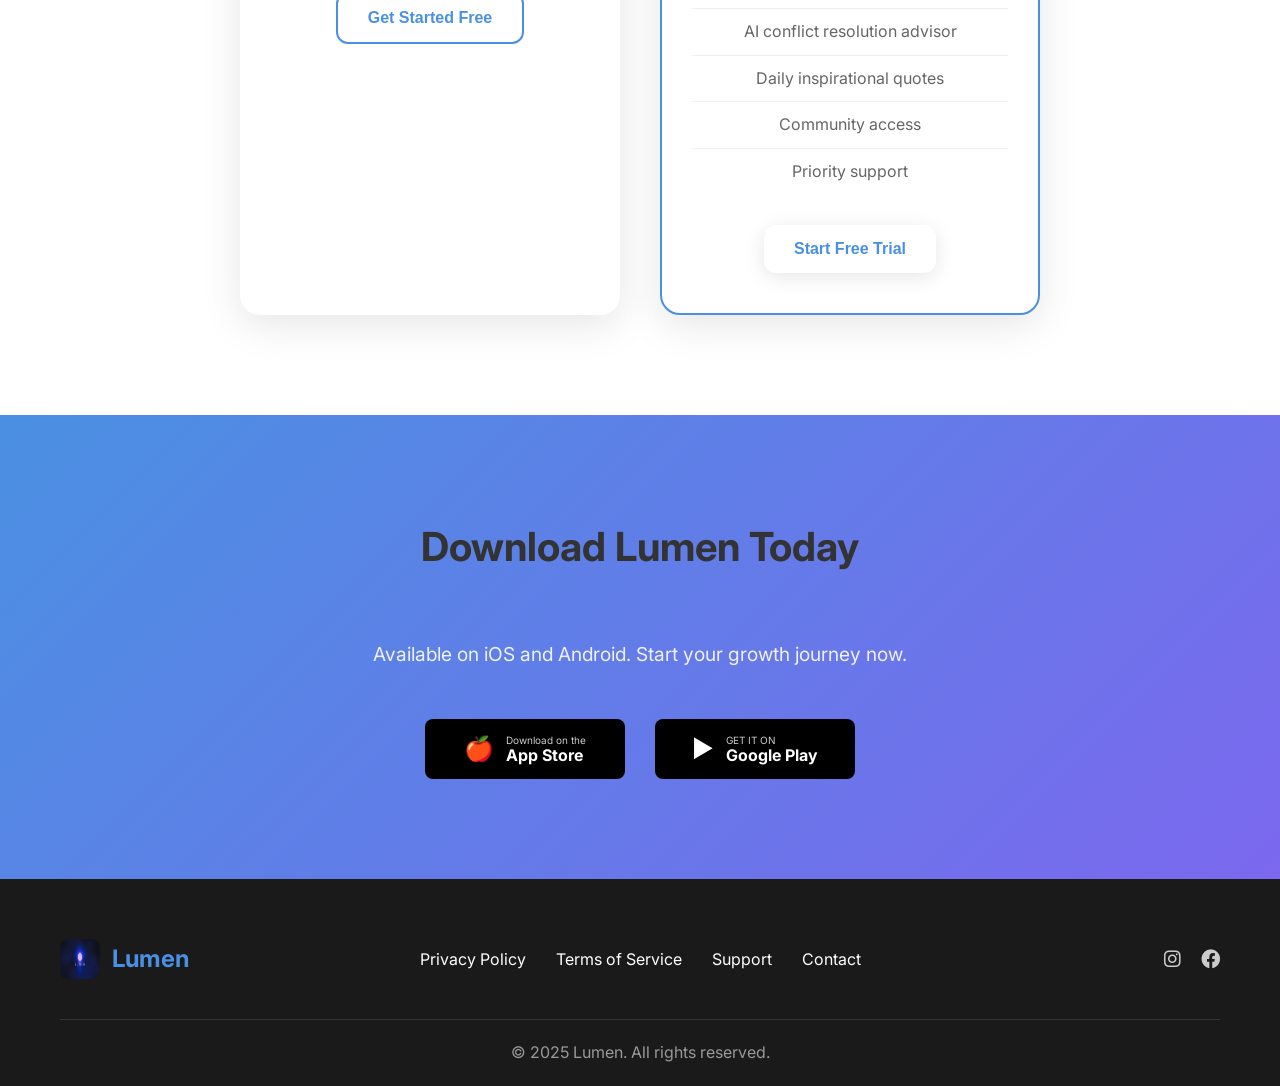
==== commit 53ded01f: "Integrate Intercom chat widget across all pages - Add Intercom chat widget to index.html, privacy-po" ====
--- a/index.html
+++ b/index.html
@@ -253,10 +253,10 @@
                     <span class="logo-text">Lumen</span>
                 </div>
                 <div class="footer-links">
-                    <a href="mailto:support@growwithlumen.com?subject=Privacy Policy Request" class="footer-link">Privacy Policy</a>
-                    <a href="mailto:support@growwithlumen.com?subject=Terms of Service Request" class="footer-link">Terms of Service</a>
-                    <a href="mailto:support@growwithlumen.com?subject=Support Request" class="footer-link">Support</a>
-                    <a href="mailto:support@growwithlumen.com?subject=Contact Request" class="footer-link">Contact</a>
+                    <a href="privacy-policy.html" class="footer-link">Privacy Policy</a>
+                    <a href="terms-of-service.html" class="footer-link">Terms of Service</a>
+                    <a href="support.html" class="footer-link">Support</a>
+                    <a href="contact.html" class="footer-link">Contact</a>
                 </div>
                 <div class="footer-social">
                     <a href="https://instagram.com/lumen_growth_app" class="social-link" target="_blank" rel="noopener noreferrer"><i class="fab fa-instagram"></i></a>
@@ -270,5 +270,17 @@
     </footer>
 
     <script src="script.js"></script>
+    
+    <!-- Intercom Chat Widget -->
+    <script>
+      window.intercomSettings = {
+        api_base: "https://api-iam.intercom.io",
+        app_id: "ft4amfw8"
+      };
+    </script>
+    <script>
+      // We pre-filled your app ID in the widget URL: 'https://widget.intercom.io/widget/ft4amfw8'
+      (function(){var w=window;var ic=w.Intercom;if(typeof ic==="function"){ic('reattach_activator');ic('update',w.intercomSettings);}else{var d=document;var i=function(){i.c(arguments);};i.q=[];i.c=function(args){i.q.push(args);};w.Intercom=i;var l=function(){var s=d.createElement('script');s.type='text/javascript';s.async=true;s.src='https://widget.intercom.io/widget/ft4amfw8';var x=d.getElementsByTagName('script')[0];x.parentNode.insertBefore(s,x);};if(document.readyState==='complete'){l();}else if(w.attachEvent){w.attachEvent('onload',l);}else{w.addEventListener('load',l,false);}}})();
+    </script>
 </body>
 </html>
--- a/styles.css
+++ b/styles.css
@@ -664,13 +664,13 @@
 }
 
 .footer-link {
-    color: #ccc;
+    color: #fff;
     text-decoration: none;
     transition: color 0.3s ease;
 }
 
 .footer-link:hover {
-    color: #4A90E2;
+    color: #87CEEB;
 }
 
 .footer-social {
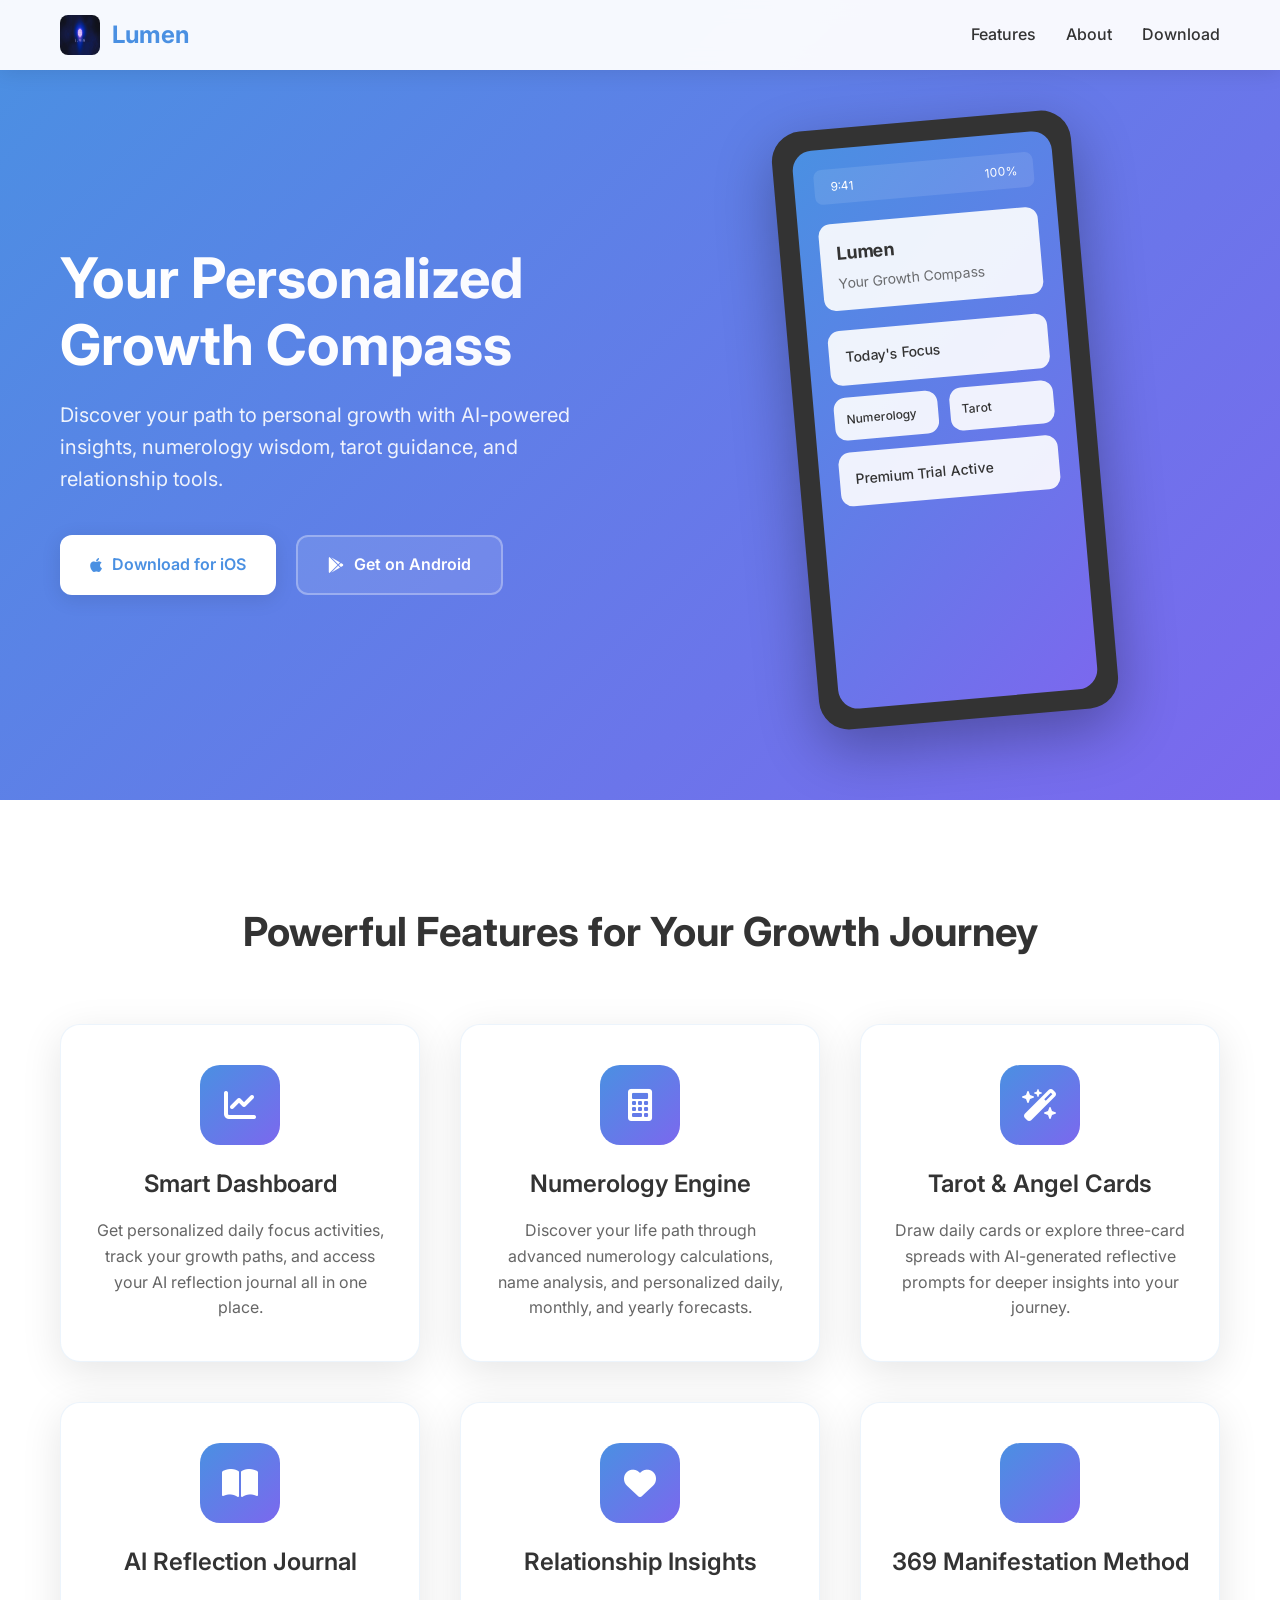
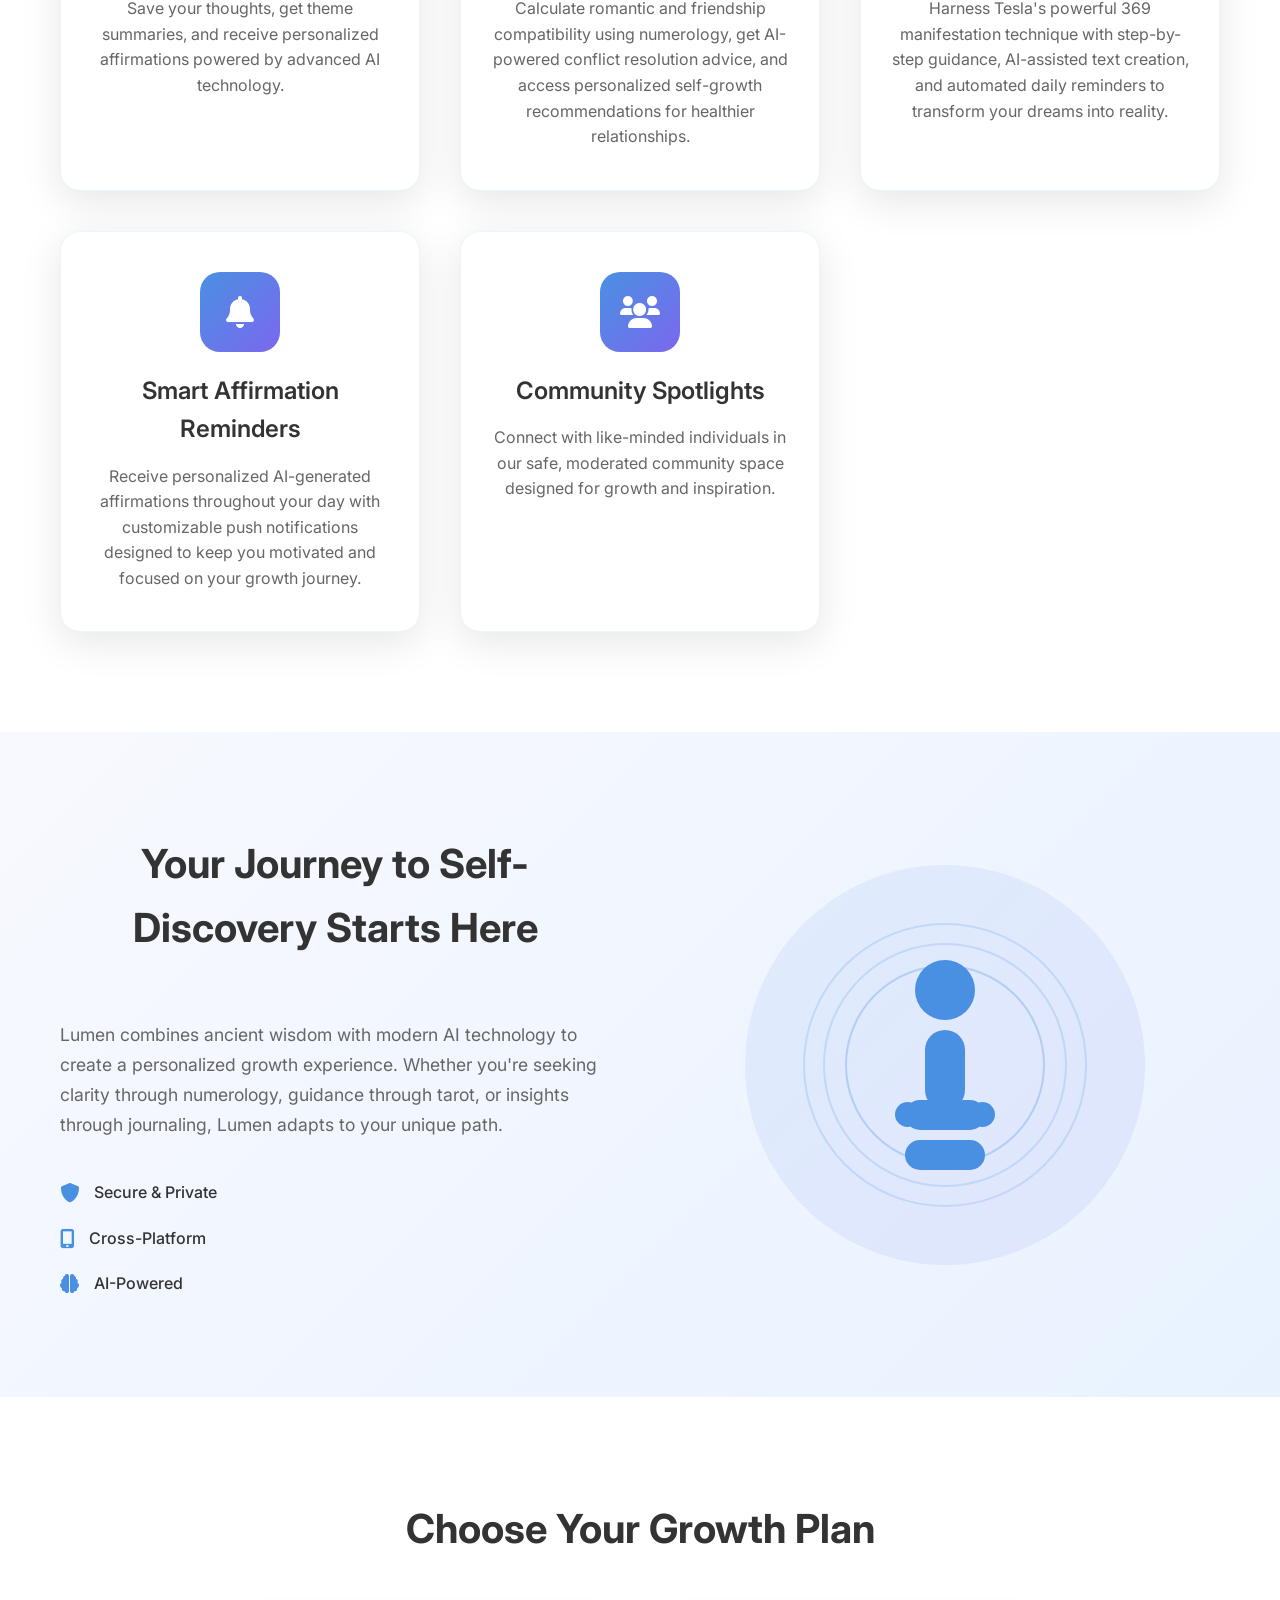
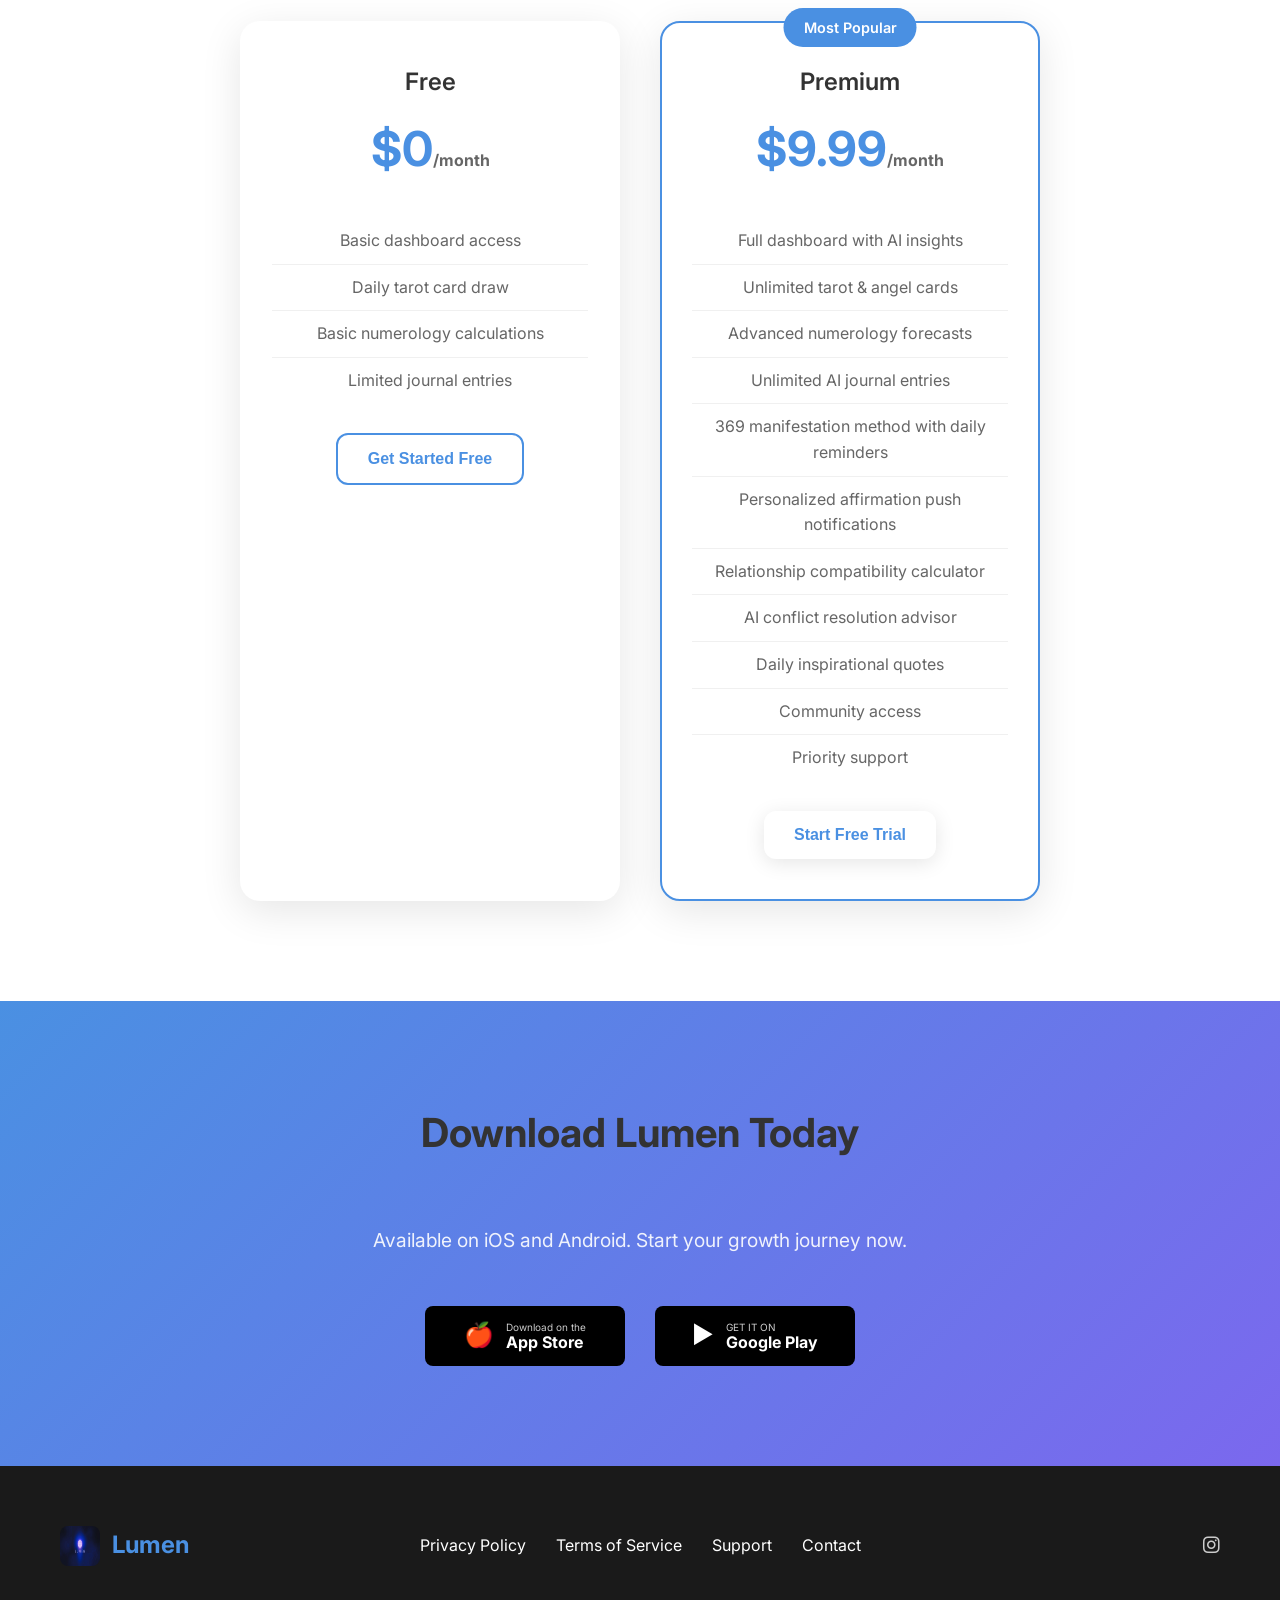
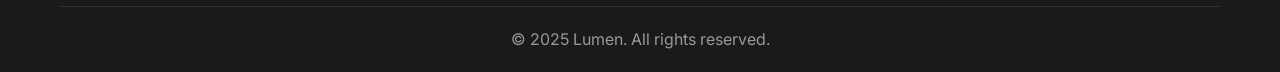
==== commit 39210537: "Update landing page with 369 manifestation and push notifications, remove Facebook links - Add 369 M" ====
--- a/index.html
+++ b/index.html
@@ -127,6 +127,22 @@
                 
                 <div class="feature-card">
                     <div class="feature-icon">
+                        <i class="fas fa-sparkles"></i>
+                    </div>
+                    <h3 class="feature-title">369 Manifestation Method</h3>
+                    <p class="feature-description">Harness Tesla's powerful 369 manifestation technique with step-by-step guidance, AI-assisted text creation, and automated daily reminders to transform your dreams into reality.</p>
+                </div>
+                
+                <div class="feature-card">
+                    <div class="feature-icon">
+                        <i class="fas fa-bell"></i>
+                    </div>
+                    <h3 class="feature-title">Smart Affirmation Reminders</h3>
+                    <p class="feature-description">Receive personalized AI-generated affirmations throughout your day with customizable push notifications designed to keep you motivated and focused on your growth journey.</p>
+                </div>
+                
+                <div class="feature-card">
+                    <div class="feature-icon">
                         <i class="fas fa-users"></i>
                     </div>
                     <h3 class="feature-title">Community Spotlights</h3>
@@ -204,6 +220,8 @@
                         <li>Unlimited tarot & angel cards</li>
                         <li>Advanced numerology forecasts</li>
                         <li>Unlimited AI journal entries</li>
+                        <li>369 manifestation method with daily reminders</li>
+                        <li>Personalized affirmation push notifications</li>
                         <li>Relationship compatibility calculator</li>
                         <li>AI conflict resolution advisor</li>
                         <li>Daily inspirational quotes</li>
@@ -260,7 +278,6 @@
                 </div>
                 <div class="footer-social">
                     <a href="https://instagram.com/lumen_growth_app" class="social-link" target="_blank" rel="noopener noreferrer"><i class="fab fa-instagram"></i></a>
-                    <a href="https://facebook.com/lumengrowthapp" class="social-link" target="_blank" rel="noopener noreferrer"><i class="fab fa-facebook"></i></a>
                 </div>
             </div>
             <div class="footer-bottom">
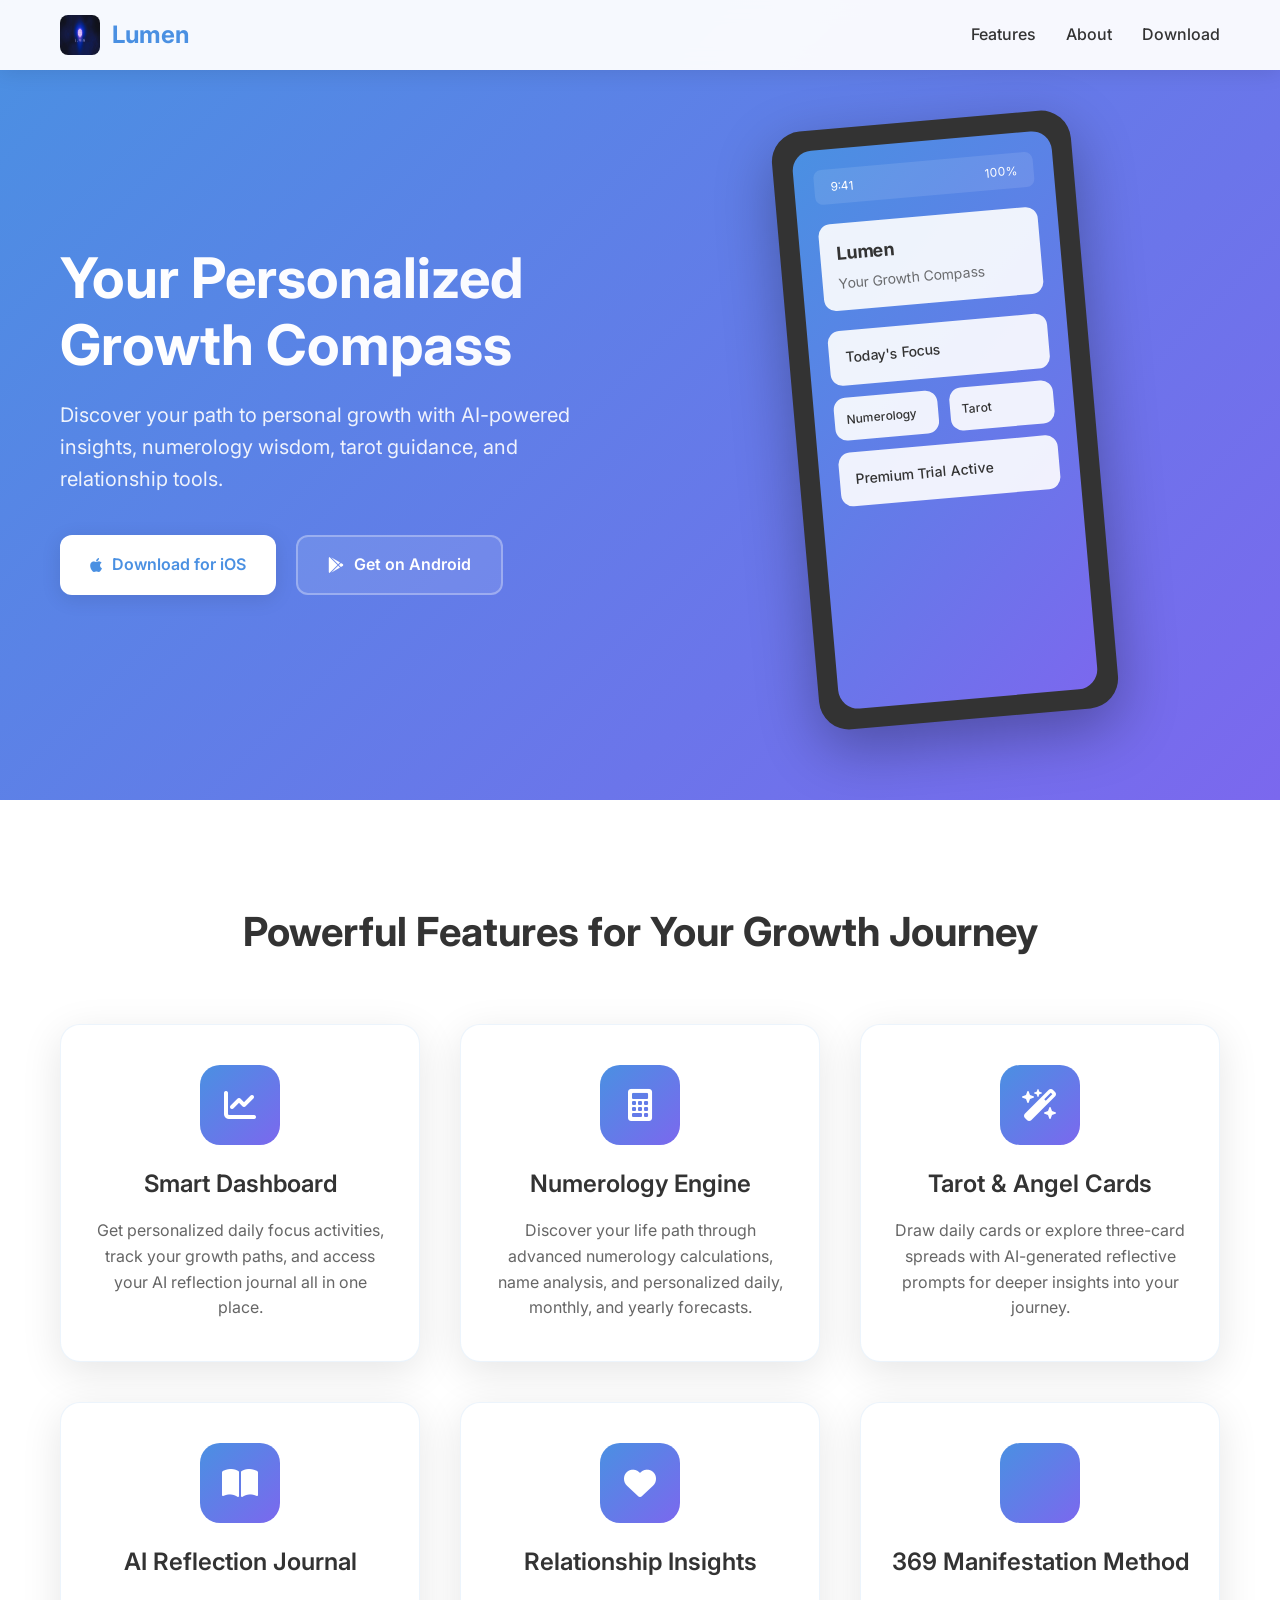
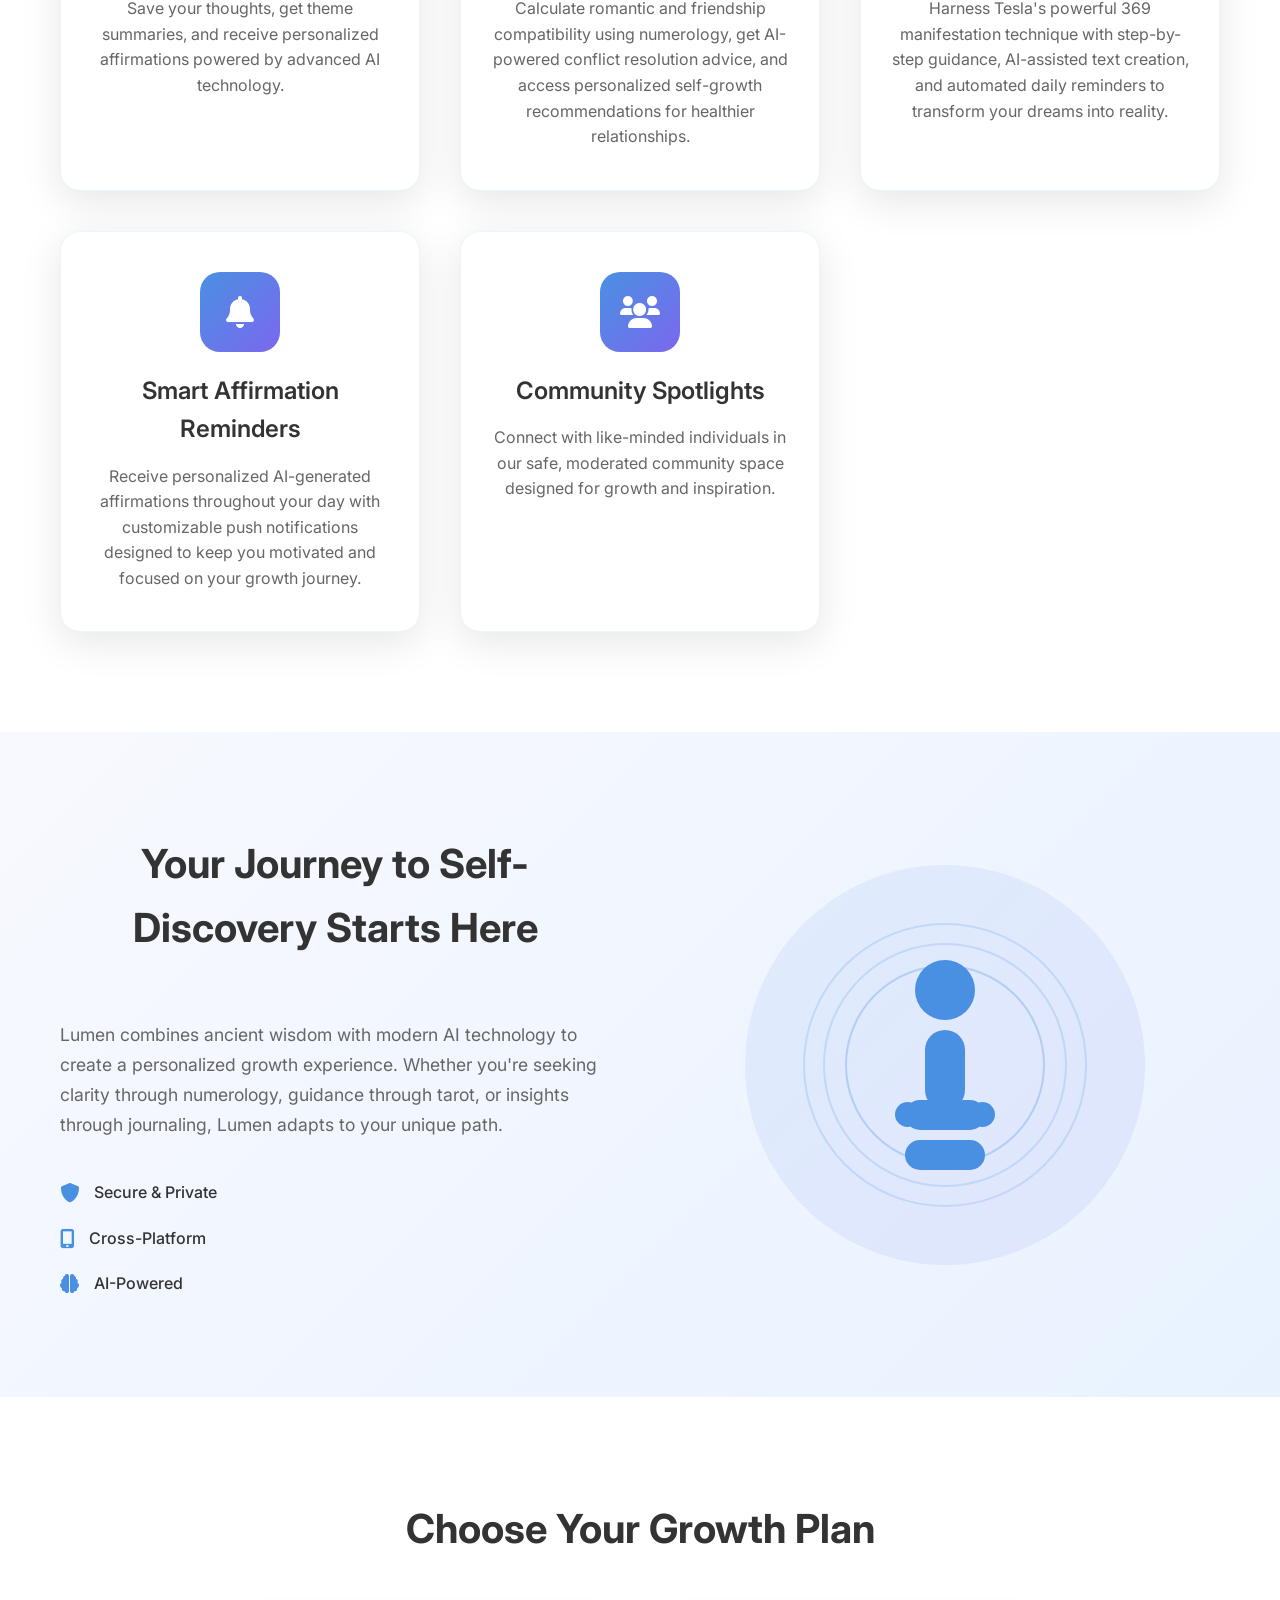
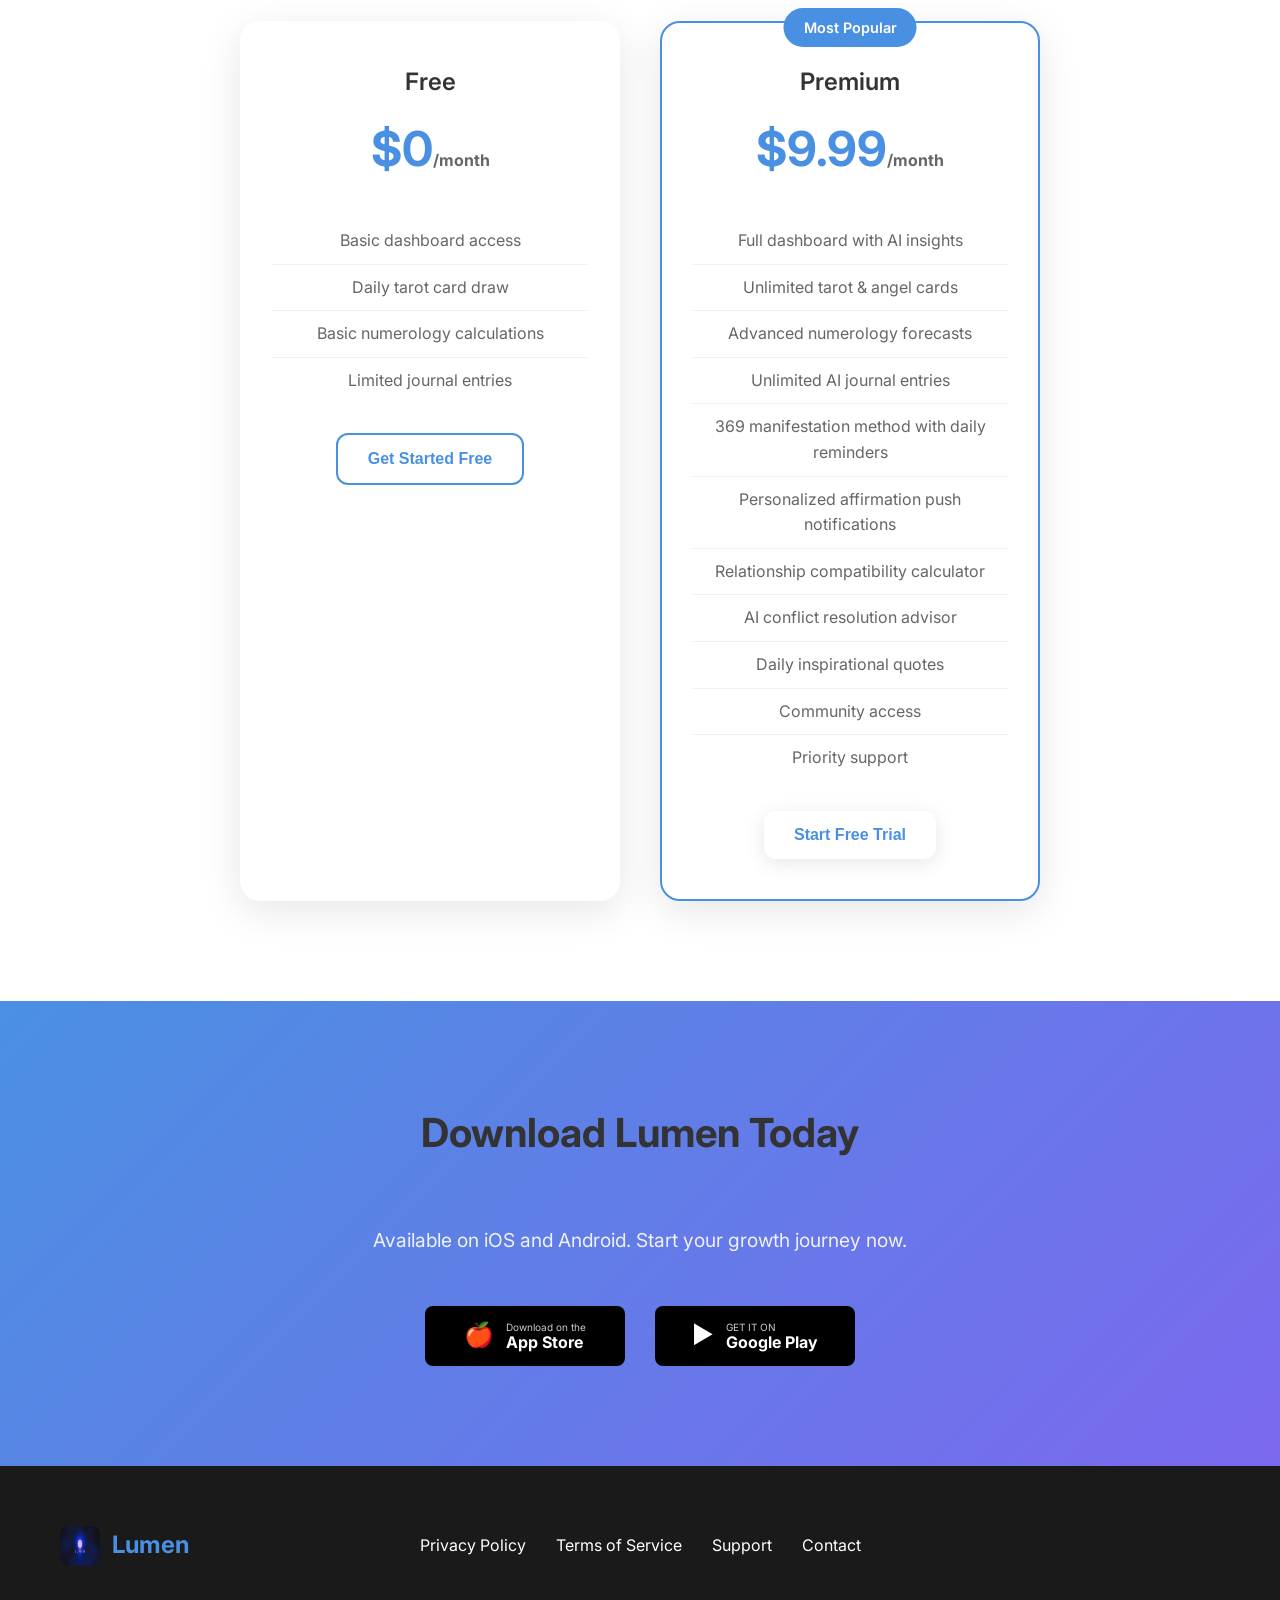
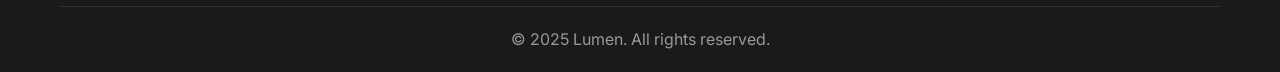
==== commit 83b0cf83: "Remove Instagram icons and mentions from all pages Co-Authored-By: Eva Barota <jevabarota@gmail.com>" ====
--- a/index.html
+++ b/index.html
@@ -277,7 +277,6 @@
                     <a href="contact.html" class="footer-link">Contact</a>
                 </div>
                 <div class="footer-social">
-                    <a href="https://instagram.com/lumen_growth_app" class="social-link" target="_blank" rel="noopener noreferrer"><i class="fab fa-instagram"></i></a>
                 </div>
             </div>
             <div class="footer-bottom">
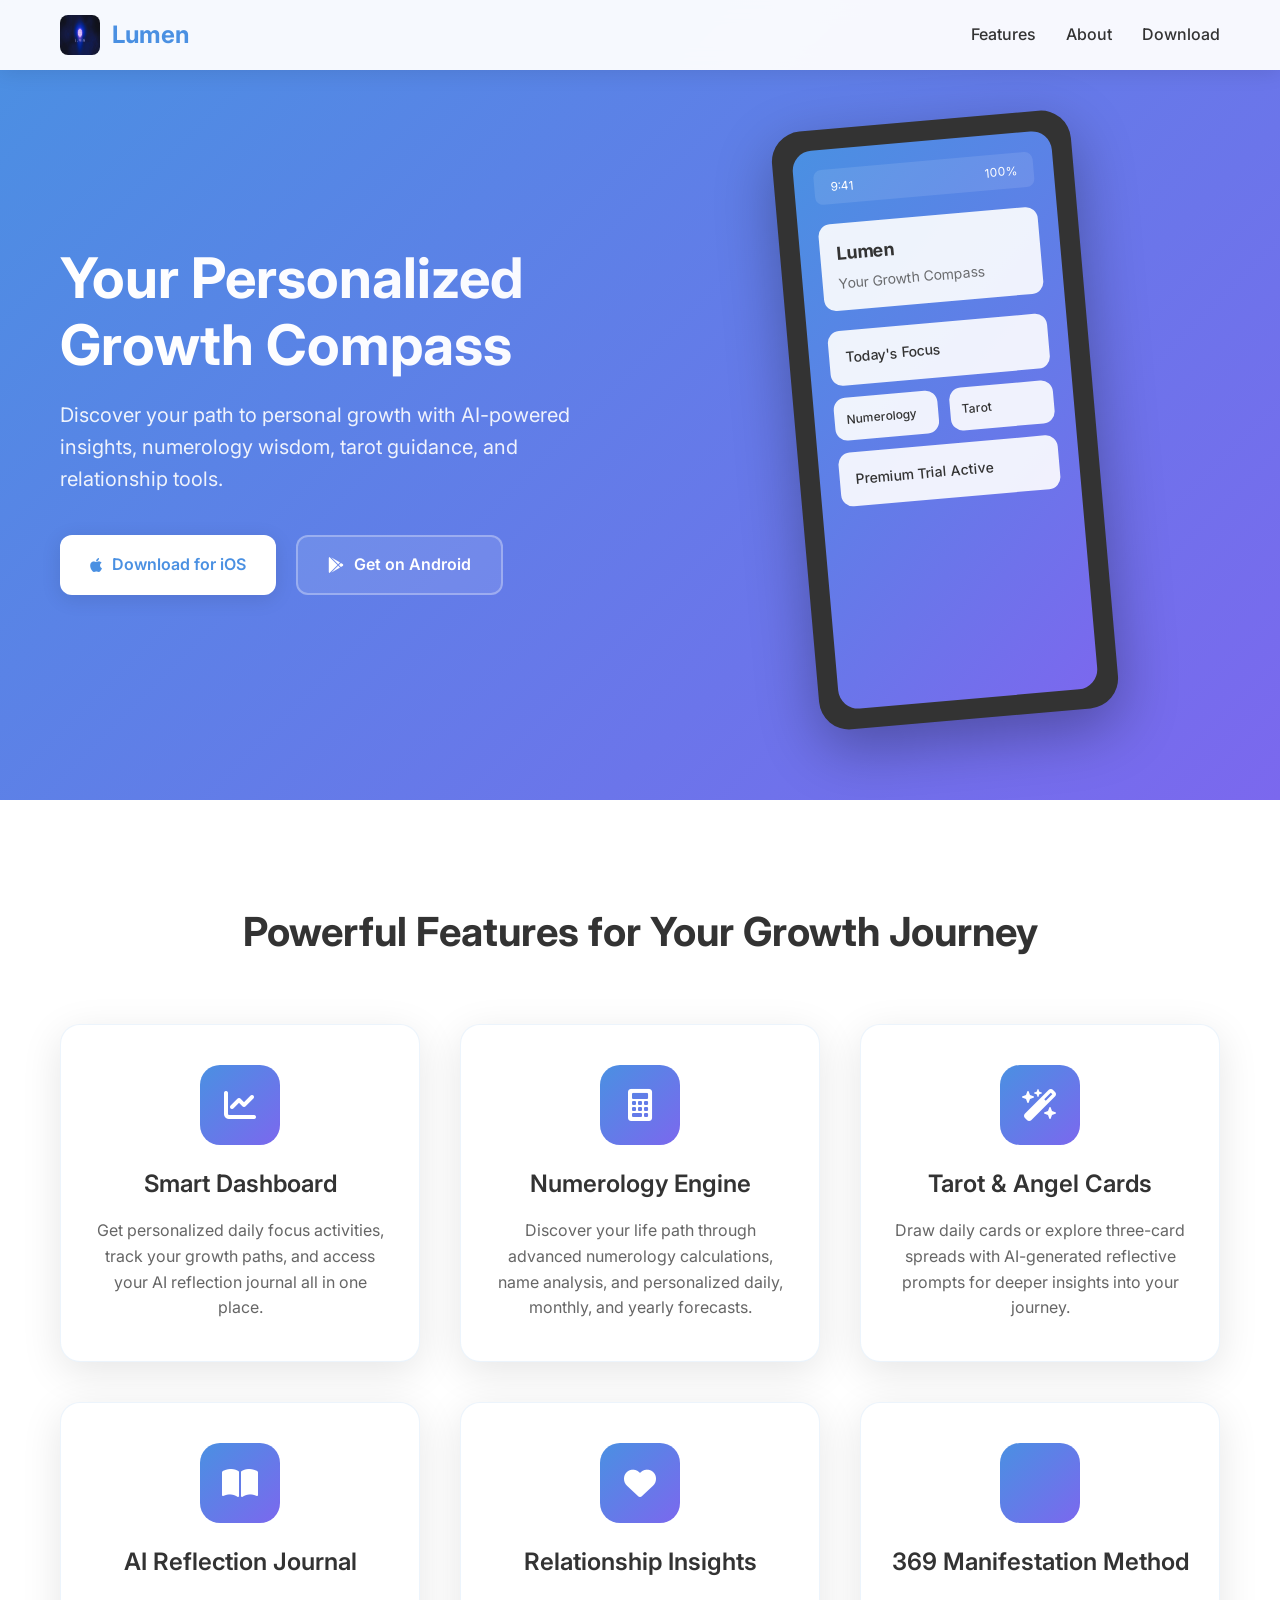
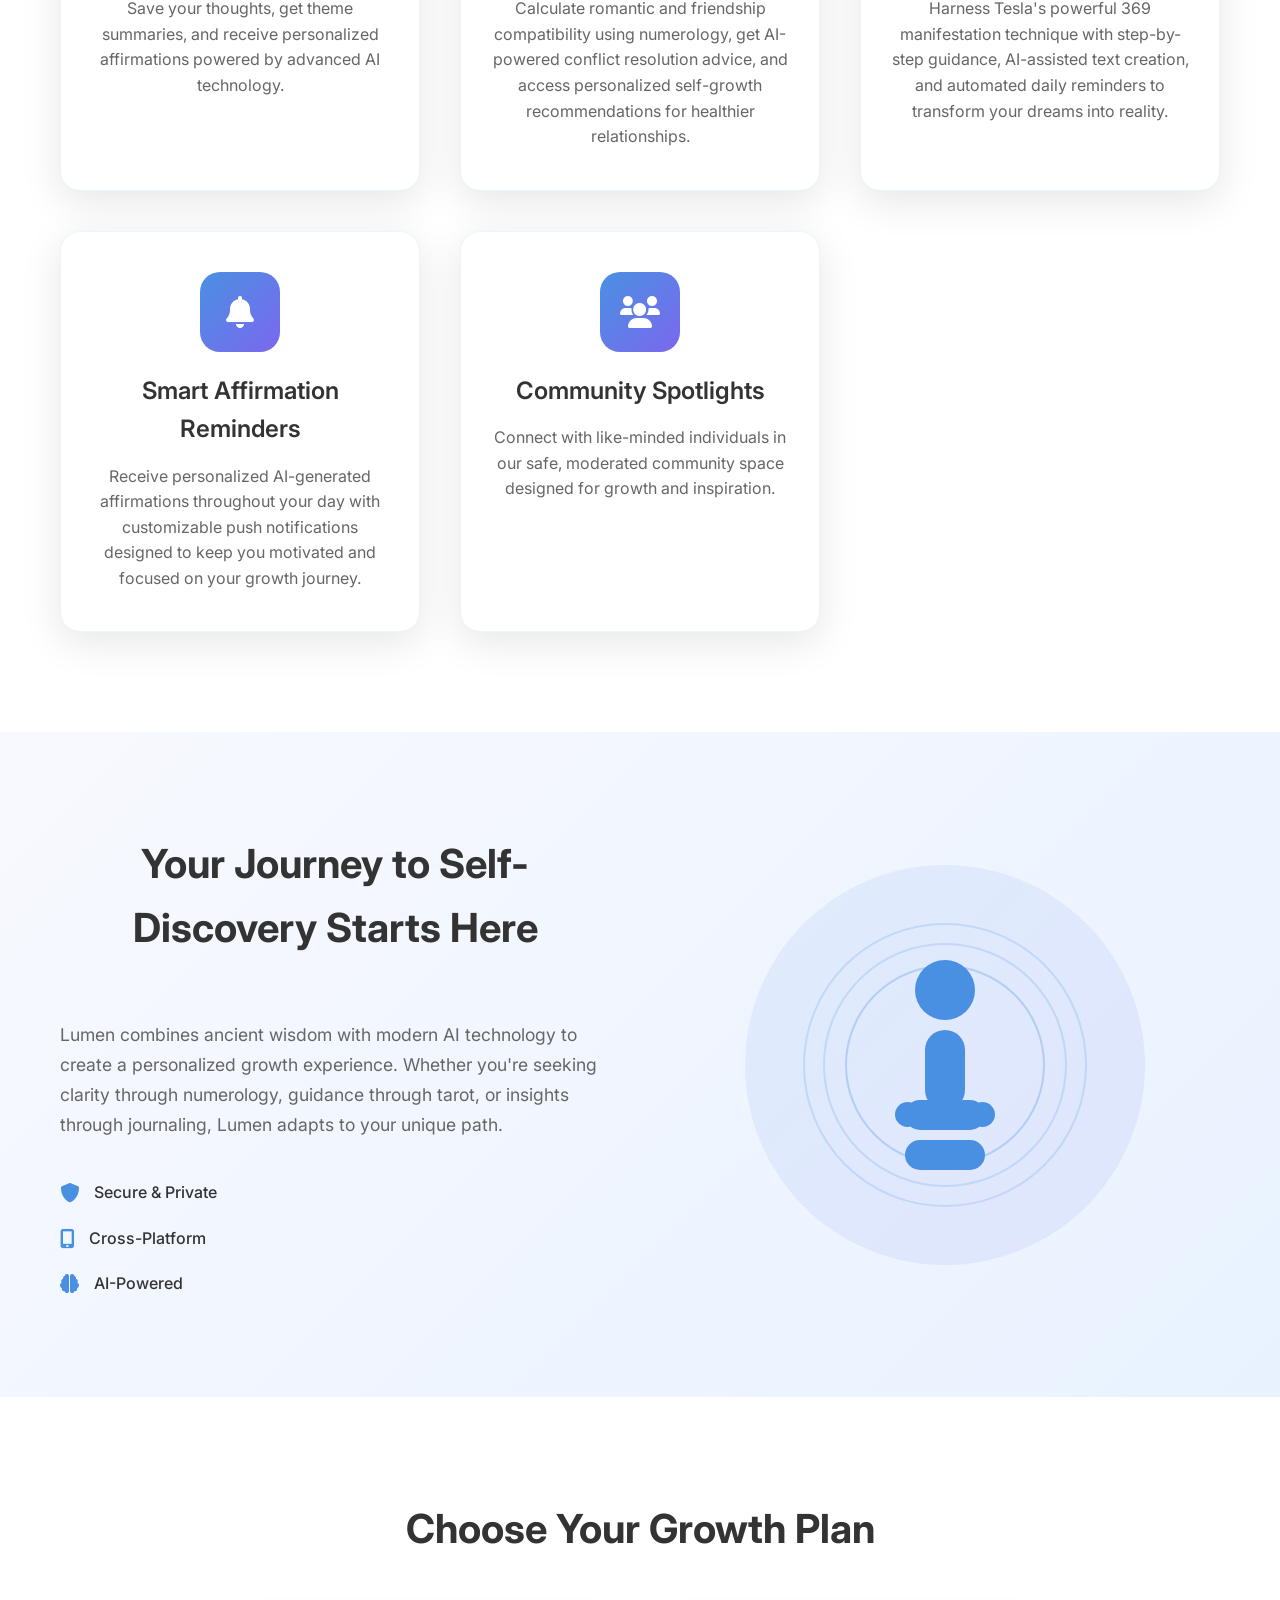
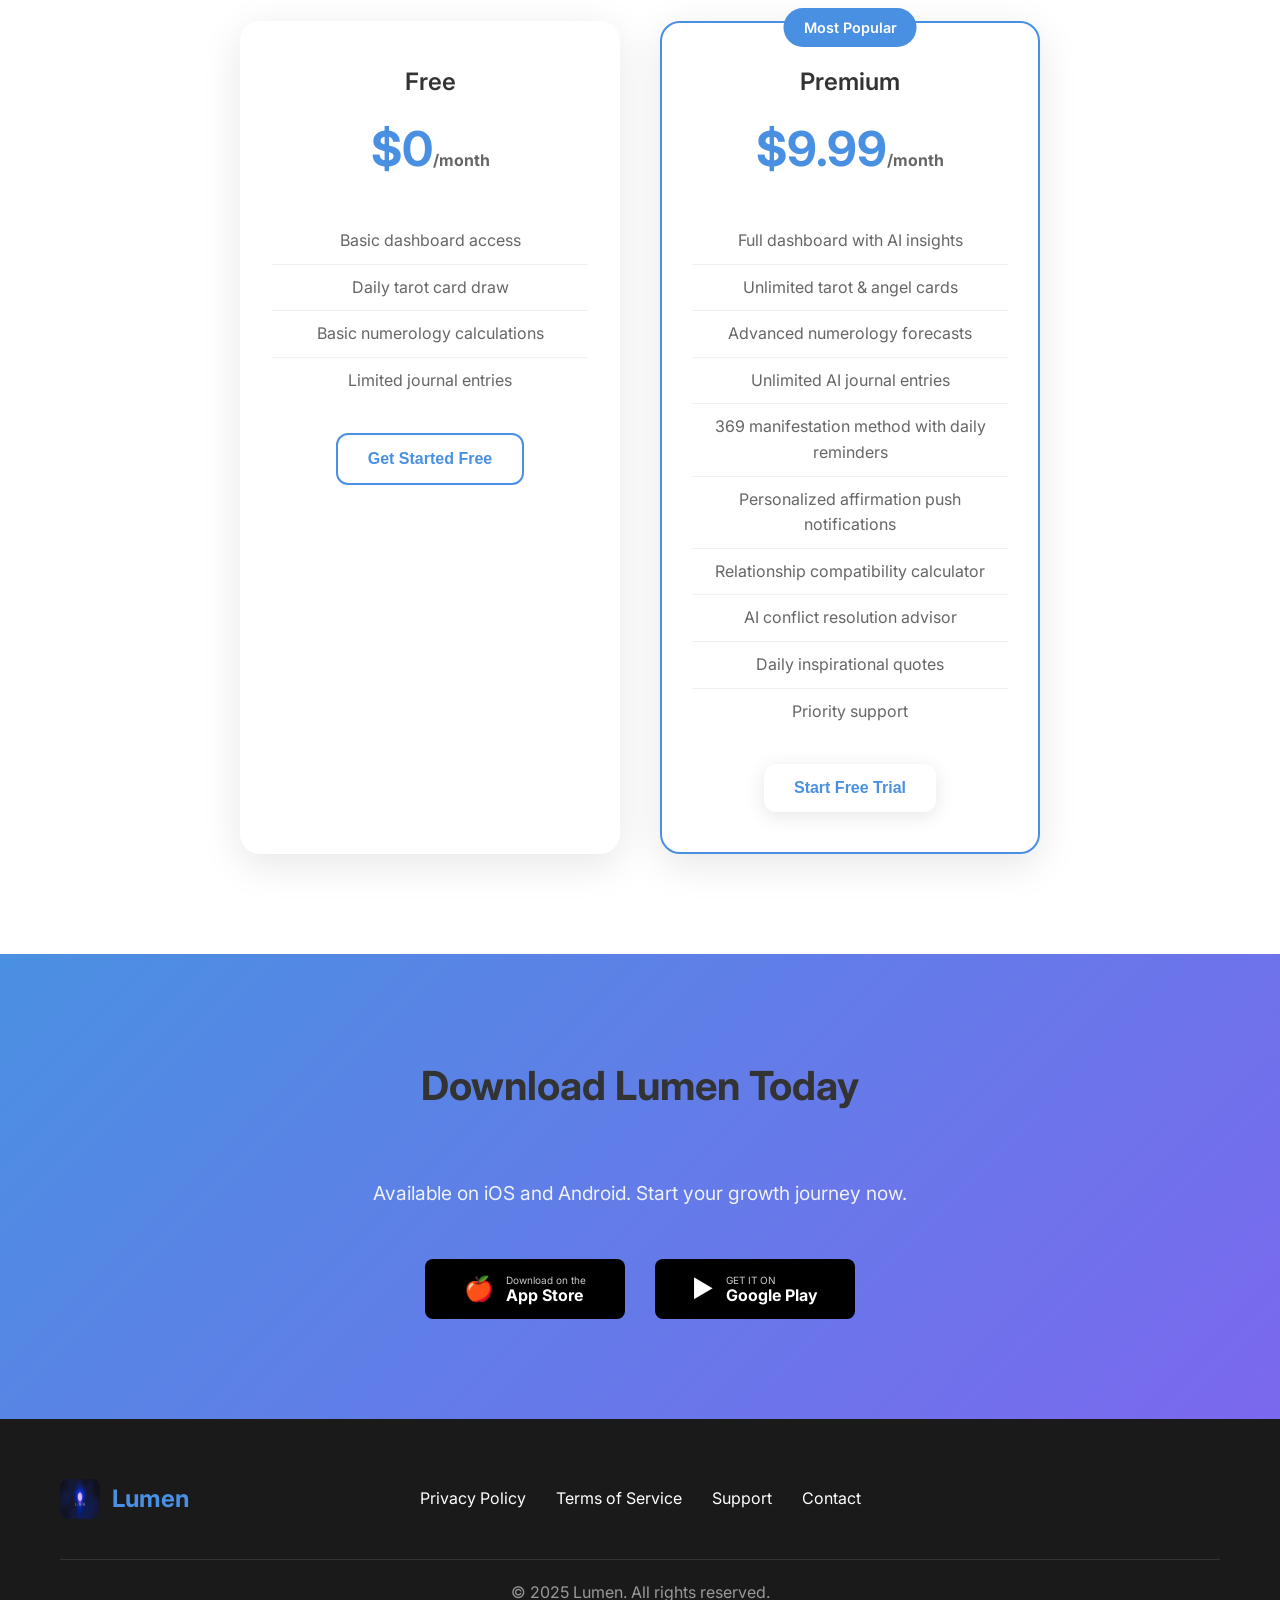
==== commit 41fd9421: "Remove all Community references from landing page Removed Community mentions from: - index.html: Rem" ====
--- a/index.html
+++ b/index.html
@@ -225,7 +225,6 @@
                         <li>Relationship compatibility calculator</li>
                         <li>AI conflict resolution advisor</li>
                         <li>Daily inspirational quotes</li>
-                        <li>Community access</li>
                         <li>Priority support</li>
                     </ul>
                     <button class="btn btn-primary">Start Free Trial</button>
